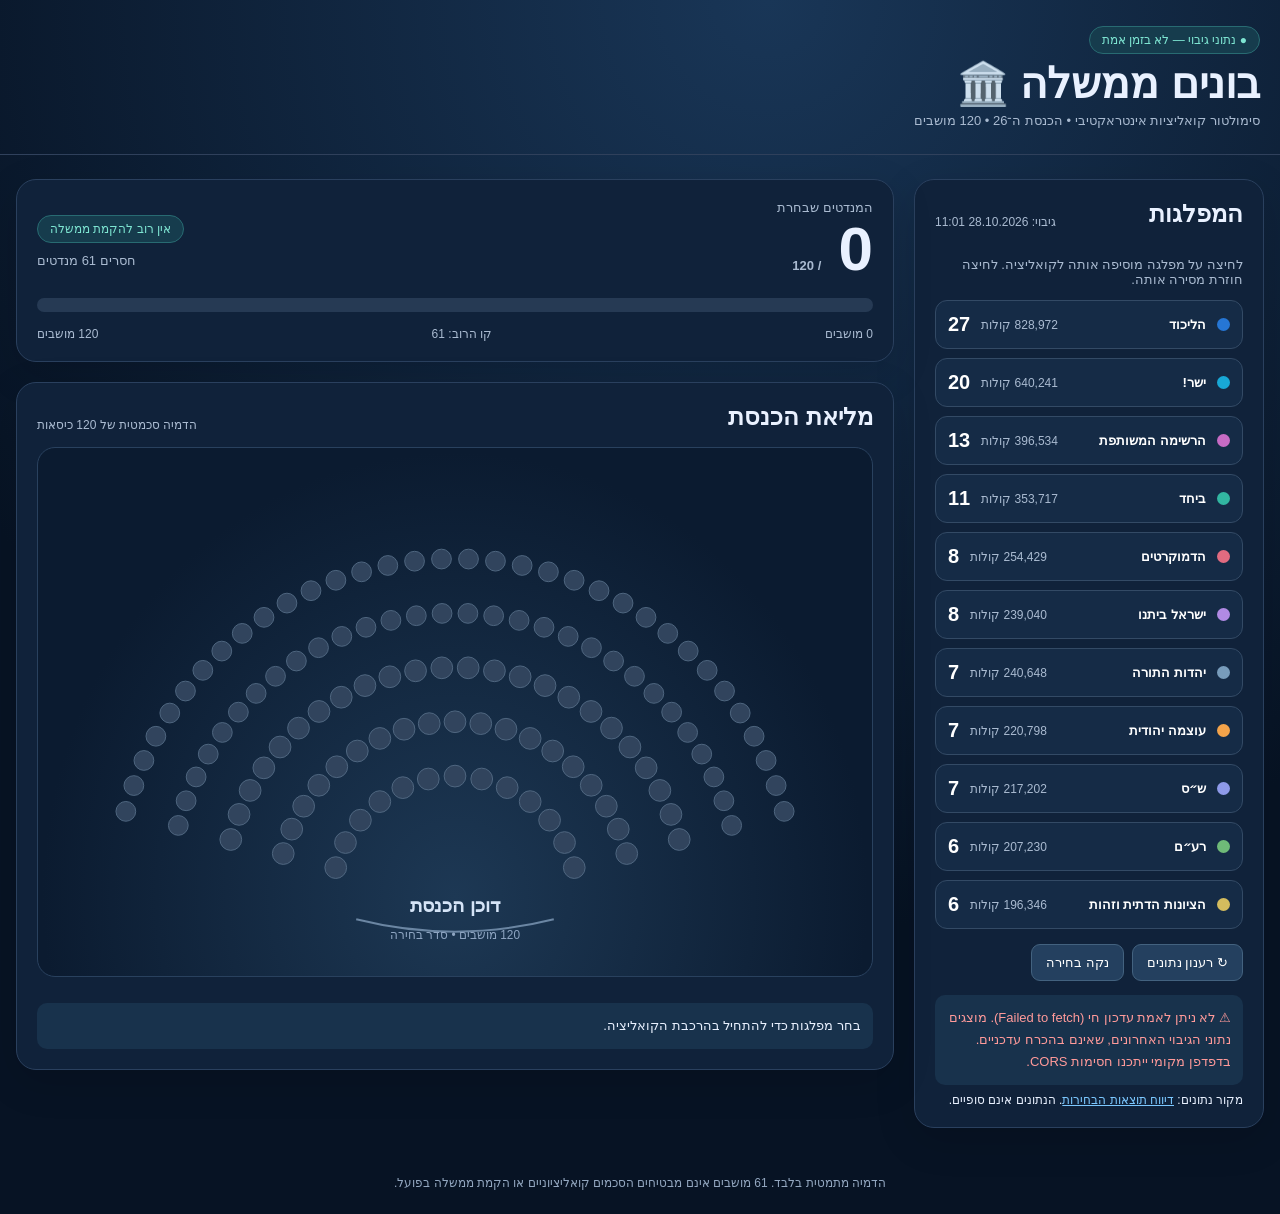
==== knesset/index.html @ f66a45f0 "Add Knesset coalition simulator page Co-Authored-By: Claude Opus 5.5 <noreply@anthropic.com>" ====
<!doctype html><html lang="he" dir="rtl"><head><meta charset="utf-8"><meta name="viewport" content="width=device-width,initial-scale=1"><title>כנסת 2026 | סימולטור קואליציות</title><style>
:root{font-family:Arial,sans-serif;color:#e9f1ff;background:#071324}*{box-sizing:border-box}body{margin:0;background:radial-gradient(circle at 60% 0%,#193657,#071324 65%)}header{padding:26px max(20px,calc((100vw - 1300px)/2));border-bottom:1px solid #30415c}h1{font-size:clamp(26px,4vw,42px);margin:5px 0}h2{margin:0 0 16px}.muted{color:#aabbd1;font-size:13px}.pill{display:inline-block;background:#163c4d;color:#7ee5d2;border:1px solid #286b72;border-radius:30px;padding:6px 12px;font-size:12px}main{max-width:1300px;margin:24px auto;padding:0 16px;display:grid;grid-template-columns:350px 1fr;gap:20px}.card{background:#10223a;border:1px solid #2a405e;border-radius:20px;padding:20px;box-shadow:0 12px 40px #0002}.parties{display:grid;gap:9px;max-height:650px;overflow:auto}.party{display:flex;align-items:center;gap:11px;text-align:right;width:100%;background:#152b46;border:1px solid #334a65;color:white;border-radius:12px;padding:12px;cursor:pointer}.party:hover{background:#213d5d}.party.selected{border-color:#64d6c0;background:#204448}.dot{height:13px;width:13px;border-radius:50%;flex-shrink:0}.pname{flex:1;font-weight:bold}.seatsnum{font-size:20px;font-weight:bold}.small{font-size:12px;color:#aabbd1}.row{display:flex;justify-content:space-between;align-items:center;gap:12px;flex-wrap:wrap}.stat{font-size:clamp(32px,6vw,62px);font-weight:800;line-height:1.1}.green{color:#5ae1a4}.red{color:#ff8c9c}.progress{height:14px;background:#263a54;border-radius:20px;overflow:hidden;position:relative;margin:15px 0}.fill{height:100%;width:0;background:linear-gradient(90deg,#2b9cc7,#59ddb2);transition:width .35s}.threshold{position:absolute;right:50.8333%;height:100%;width:3px;background:#fff}.stage{background:radial-gradient(ellipse at 50% 85%,#1d3854,#0b1b30 70%);border:1px solid #29415e;border-radius:18px;min-height:400px;display:flex;align-items:center;justify-content:center;padding:12px;position:relative}svg{width:100%;max-width:850px;height:auto}.seat{stroke:#506781;stroke-width:1;cursor:pointer;transition:fill .25s}.seat:hover{stroke:white;stroke-width:2}.controls{display:flex;gap:8px;flex-wrap:wrap;margin-top:15px}button.action{background:#24405f;color:#fff;border:1px solid #43627f;border-radius:9px;padding:10px 14px;cursor:pointer}button.action:hover{background:#315779}.legend{display:flex;gap:12px;flex-wrap:wrap;margin-top:12px;font-size:12px}.legend span{display:flex;align-items:center;gap:5px}.notice{padding:12px;border-radius:10px;background:#18324c;font-size:13px;line-height:1.7;margin-top:14px}.source{margin-top:8px;font-size:12px;overflow-wrap:anywhere}.source a{color:#7cc8ff}.error{color:#ff9a9a}footer{text-align:center;padding:24px;color:#93a7c0;font-size:12px}@media(max-width:850px){main{grid-template-columns:1fr}.stage{min-height:270px}.parties{max-height:450px}}

/* Compact phone layout: entire simulator fits inside the visible viewport. */
@media (max-width:700px){
 html,body{height:100%;height:100dvh;overflow:hidden}
 body{display:flex;flex-direction:column;font-size:12px}
 header{flex:0 0 auto;padding:7px 12px 5px;display:flex;align-items:center;gap:9px;flex-wrap:wrap}
 header h1{font-size:19px;margin:0;line-height:1.1}
 header>.muted{display:none}
 .pill{padding:4px 7px;font-size:10px}
 main{width:100%;min-height:0;flex:1;display:flex;flex-direction:column;gap:6px;margin:0;padding:5px 7px 4px;overflow:hidden}
 main>section:first-child{order:2;min-height:0;flex:1;display:flex;flex-direction:column}
 main>section:nth-child(2){order:1;flex:0 0 auto;display:flex;flex-direction:column;gap:6px}
 .card{padding:8px 10px;border-radius:12px;box-shadow:none}
 main>section:first-child>.card{min-height:0;flex:1;display:flex;flex-direction:column;overflow:hidden}
 h2{font-size:14px;margin:0}
 .row{gap:4px;flex-wrap:nowrap}
 .muted,.small{font-size:10px}
 .stat{font-size:26px}
 .progress{height:8px;margin:5px 0}
 .stage{height:clamp(130px,25dvh,220px);min-height:0;padding:0;border-radius:9px;overflow:hidden}
 .stage svg{height:100%;width:100%;max-width:none;object-fit:contain}
 main>section:nth-child(2)>.card:nth-child(2){margin-top:0!important}
 main>section:nth-child(2)>.card:nth-child(2)>.row:first-child .small{display:none}
 .legend{margin-top:3px;gap:5px;max-height:24px;overflow:auto;white-space:nowrap;flex-wrap:nowrap;font-size:10px}
 .legend .dot{width:8px;height:8px}
 #coalitionText{display:none}
 .parties{min-height:0;flex:1;max-height:none;overflow-y:auto;display:grid;grid-template-columns:repeat(2,minmax(0,1fr));align-content:start;gap:5px;margin-top:6px}
 .party{min-width:0;padding:7px 6px;border-radius:8px;gap:5px;min-height:37px}
 .party .dot{width:9px;height:9px}
 .party .pname{font-size:11px;line-height:1.15;overflow-wrap:anywhere}
 .party .small{display:none}
 .seatsnum{font-size:15px}
 main>section:first-child>.card>.muted{display:none}
 .controls{margin-top:6px;gap:6px}
 button.action{padding:6px 10px;font-size:11px;flex:1}
 .notice{margin-top:5px;padding:5px 7px;font-size:10px;line-height:1.25;max-height:31px;overflow:auto}
 .source{display:none}
 footer{flex:0 0 auto;padding:3px 7px;font-size:9px;line-height:1.2}
}
@media(max-width:700px) and (max-height:680px){
 header{padding:4px 8px}header h1{font-size:16px}
 .card{padding:5px 8px}.stage{height:clamp(110px,22dvh,160px)}
 .party{padding:5px;min-height:31px}.parties{gap:3px}
 footer{display:none}
}
</style></head><body><header><div class="pill" id="liveBadge">● נתוני ספירה חלקיים</div><h1>בונים ממשלה 🏛️</h1><div class="muted">סימולטור קואליציות אינטראקטיבי • הכנסת ה־26 • 120 מושבים</div></header><main><section class="card"><div class="row"><h2>המפלגות</h2><span class="small" id="updateTime">טוען…</span></div><p class="muted">לחיצה על מפלגה מוסיפה אותה לקואליציה. לחיצה חוזרת מסירה אותה.</p><div class="parties" id="parties"></div><div class="controls"><button class="action" id="refresh">↻ רענון נתונים</button><button class="action" id="clear">נקה בחירה</button></div><div class="notice" id="status">טוען נתונים…</div><div class="source">מקור נתונים: <a href="https://elections.gtmascode.dev/knesset/results" target="_blank" rel="noopener">דיווח תוצאות הבחירות</a>. הנתונים אינם סופיים.</div></section><section><div class="card"><div class="row"><div><div class="muted">המנדטים שבחרת</div><div class="stat" id="count">0 <span class="muted">/ 120</span></div></div><div style="text-align:left"><div class="pill" id="government">אין רוב להקמת ממשלה</div><div class="muted" id="needed" style="margin-top:10px">חסרים 61 מנדטים</div></div></div><div class="progress"><div class="fill" id="fill"></div><div class="threshold" title="סף 61"></div></div><div class="row small"><span>0 מושבים</span><span>קו הרוב: 61</span><span>120 מושבים</span></div></div><div class="card" style="margin-top:20px"><div class="row"><h2>מליאת הכנסת</h2><span class="small">הדמיה סכמטית של 120 כיסאות</span></div><div class="stage"><svg viewBox="0 0 820 510" role="img" aria-label="הדמיית מושבי הכנסת" id="hemicycle"><g id="seats"></g><path d="M310 465 Q410 490 510 465" fill="none" stroke="#6b86a3" stroke-width="2"/><text x="410" y="458" text-anchor="middle" fill="#d5e4f7" font-size="19" font-weight="bold">דוכן הכנסת</text><text x="410" y="485" text-anchor="middle" fill="#8ea5c2" font-size="12">120 מושבים • סדר בחירה</text></svg></div><div class="legend" id="legend"></div><div class="notice" id="coalitionText">בחר מפלגות כדי להתחיל בהרכבת הקואליציה.</div></div></section></main><footer>הדמיה מתמטית בלבד. 61 מושבים אינם מבטיחים הסכמים קואליציוניים או הקמת ממשלה בפועל.</footer><script>
'use strict';
// Single-file client-side application. Remote requests depend on the source's CORS policy.
const INITIAL=[['הליכוד',27,828972,'#2676d4'],['ישר!',20,640241,'#18a8d6'],['הרשימה המשותפת',13,396534,'#c66bc4'],['ביחד',11,353717,'#32b6a1'],['הדמוקרטים',8,254429,'#e16b80'],['ישראל ביתנו',8,239040,'#b18ae4'],['יהדות התורה',7,240648,'#789cbb'],['עוצמה יהודית',7,220798,'#f3a34a'],['ש״ס',7,217202,'#8e9ae9'],['רע״ם',6,207230,'#6fba78'],['הציונות הדתית וזהות',6,196346,'#d4bc5e']];
let parties=INITIAL.map(([name,seats,votes,color])=>({name,seats,votes,color}));let selected=[];let lastSignature='';
const $=id=>document.getElementById(id);const fmt=n=>Number(n).toLocaleString('he-IL');
function normalize(s){return s.replace(/[״"'!\s־-]/g,'').trim()}
function render(){const sum=selected.reduce((n,name)=>n+(parties.find(p=>p.name===name)?.seats||0),0);$('count').innerHTML=fmt(sum)+' <span class="muted">/ 120</span>';$('fill').style.width=Math.min(100,sum/120*100)+'%';$('government').textContent=sum>=61?'✓ יש רוב של 61 ומעלה':'אין רוב להקמת ממשלה';$('government').style.background=sum>=61?'#195a49':'#163c4d';$('needed').textContent=sum>=61?`עודף של ${sum-61} מנדטים מעל סף הרוב`:`חסרים ${61-sum} מנדטים`;const box=$('parties');box.replaceChildren();parties.forEach(p=>{let b=document.createElement('button');b.className='party'+(selected.includes(p.name)?' selected':'');b.setAttribute('aria-pressed',String(selected.includes(p.name)));let d=document.createElement('span');d.className='dot';d.style.background=p.color;let name=document.createElement('span');name.className='pname';name.textContent=p.name;let votes=document.createElement('span');votes.className='small';votes.textContent=p.votes?fmt(p.votes)+' קולות':'';let number=document.createElement('span');number.className='seatsnum';number.textContent=p.seats;b.append(d,name,votes,number);b.onclick=()=>{selected=selected.includes(p.name)?selected.filter(x=>x!==p.name):[...selected,p.name];render()};box.append(b)});renderSeats();const legend=$('legend');legend.replaceChildren();selected.forEach(name=>{const p=parties.find(x=>x.name===name);if(!p)return;let item=document.createElement('span'),dot=document.createElement('i');dot.className='dot';dot.style.background=p.color;item.append(dot,document.createTextNode(`${p.name} · ${p.seats}`));legend.append(item)});$('coalitionText').textContent=selected.length?`הרכב הקואליציה: ${selected.map(name=>{let p=parties.find(x=>x.name===name);return p?`${name} (${p.seats})`:name}).join(' + ')}. ${sum>=61?'ההרכב מגיע לרוב מספרי.':'ההרכב עדיין אינו מגיע ל־61.'}`:'בחר מפלגות כדי להתחיל בהרכבת הקואליציה.'}
function renderSeats(){const g=$('seats');g.replaceChildren();let owners=[];selected.forEach(name=>{const p=parties.find(x=>x.name===name);if(p)for(let i=0;i<p.seats;i++)owners.push(p)});let index=0;const rows=[{n:34,r:345},{n:30,r:290},{n:24,r:235},{n:19,r:180},{n:13,r:125}];rows.forEach(row=>{for(let j=0;j<row.n;j++){const angle=(195+j*150/(row.n-1))*Math.PI/180;const x=410+row.r*Math.cos(angle),y=445+row.r*Math.sin(angle);const p=owners[index];const c=document.createElementNS('http://www.w3.org/2000/svg','circle');c.setAttribute('cx',x.toFixed(2));c.setAttribute('cy',y.toFixed(2));c.setAttribute('r',row.n>25?'10':'11');c.setAttribute('class','seat');c.setAttribute('fill',p?p.color:'#31445d');const t=document.createElementNS('http://www.w3.org/2000/svg','title');t.textContent=`מושב ${index+1}: ${p?p.name:'פנוי / אופוזיציה'}`;c.append(t);g.append(c);index++}})}
function parseRemote(html){const doc=new DOMParser().parseFromString(html,'text/html');const text=doc.body?.innerText||doc.body?.textContent||'';let extracted=[];for(const row of doc.querySelectorAll('tr')){const cells=[...row.querySelectorAll('td')].map(x=>x.textContent.trim());if(cells.length<4)continue;const label=cells[0], nums=cells.map(c=>c.replace(/,/g,''));let match=parties.find(p=>normalize(label).includes(normalize(p.name))||normalize(p.name).includes(normalize(label)));if(!match)continue;const seats=Number(nums[nums.length-1]);const votes=Number(nums[1]);if(Number.isInteger(seats)&&seats>=0&&seats<=120)extracted.push({...match,seats,votes:Number.isFinite(votes)?votes:match.votes})}if(extracted.length<8)return null;const total=extracted.reduce((a,p)=>a+p.seats,0);if(total!==120)return null;return extracted}
async function refresh(){const btn=$('refresh');btn.disabled=true;$('status').textContent='בודק נתונים חדשים…';try{const url='https://elections.gtmascode.dev/knesset/results?nocache='+Date.now();const response=await fetch(url,{cache:'no-store',signal:AbortSignal.timeout(10000)});if(!response.ok)throw Error('HTTP '+response.status);const html=await response.text();const updated=parseRemote(html);if(!updated)throw Error('מבנה הנתונים במקור אינו תואם לפענוח המאובטח');const signature=JSON.stringify(updated.map(p=>[p.name,p.seats,p.votes]));const changed=signature!==lastSignature;lastSignature=signature;parties=updated;selected=selected.filter(name=>parties.some(p=>p.name===name));$('updateTime').textContent='נבדק '+new Date().toLocaleTimeString('he-IL');$('status').textContent=changed?'✓ הנתונים נקלטו מהמקור. הספירה חלקית ועשויה להשתנות.':'✓ נבדק המקור. אין שינוי בנתונים.';$('liveBadge').textContent='● חיבור למקור פעיל';render()}catch(e){$('status').textContent='⚠ לא ניתן לאמת עדכון חי ('+e.message+'). מוצגים נתוני הגיבוי האחרונים, שאינם בהכרח עדכניים. בדפדפן מקומי ייתכנו חסימות CORS.';$('status').classList.add('error');$('liveBadge').textContent='● נתוני גיבוי — לא בזמן אמת';$('updateTime').textContent='גיבוי: 28.10.2026 11:01';render()}finally{btn.disabled=false}}
$('refresh').onclick=refresh;$('clear').onclick=()=>{selected=[];render()};render();refresh();setInterval(refresh,60000);
</script></body></html>
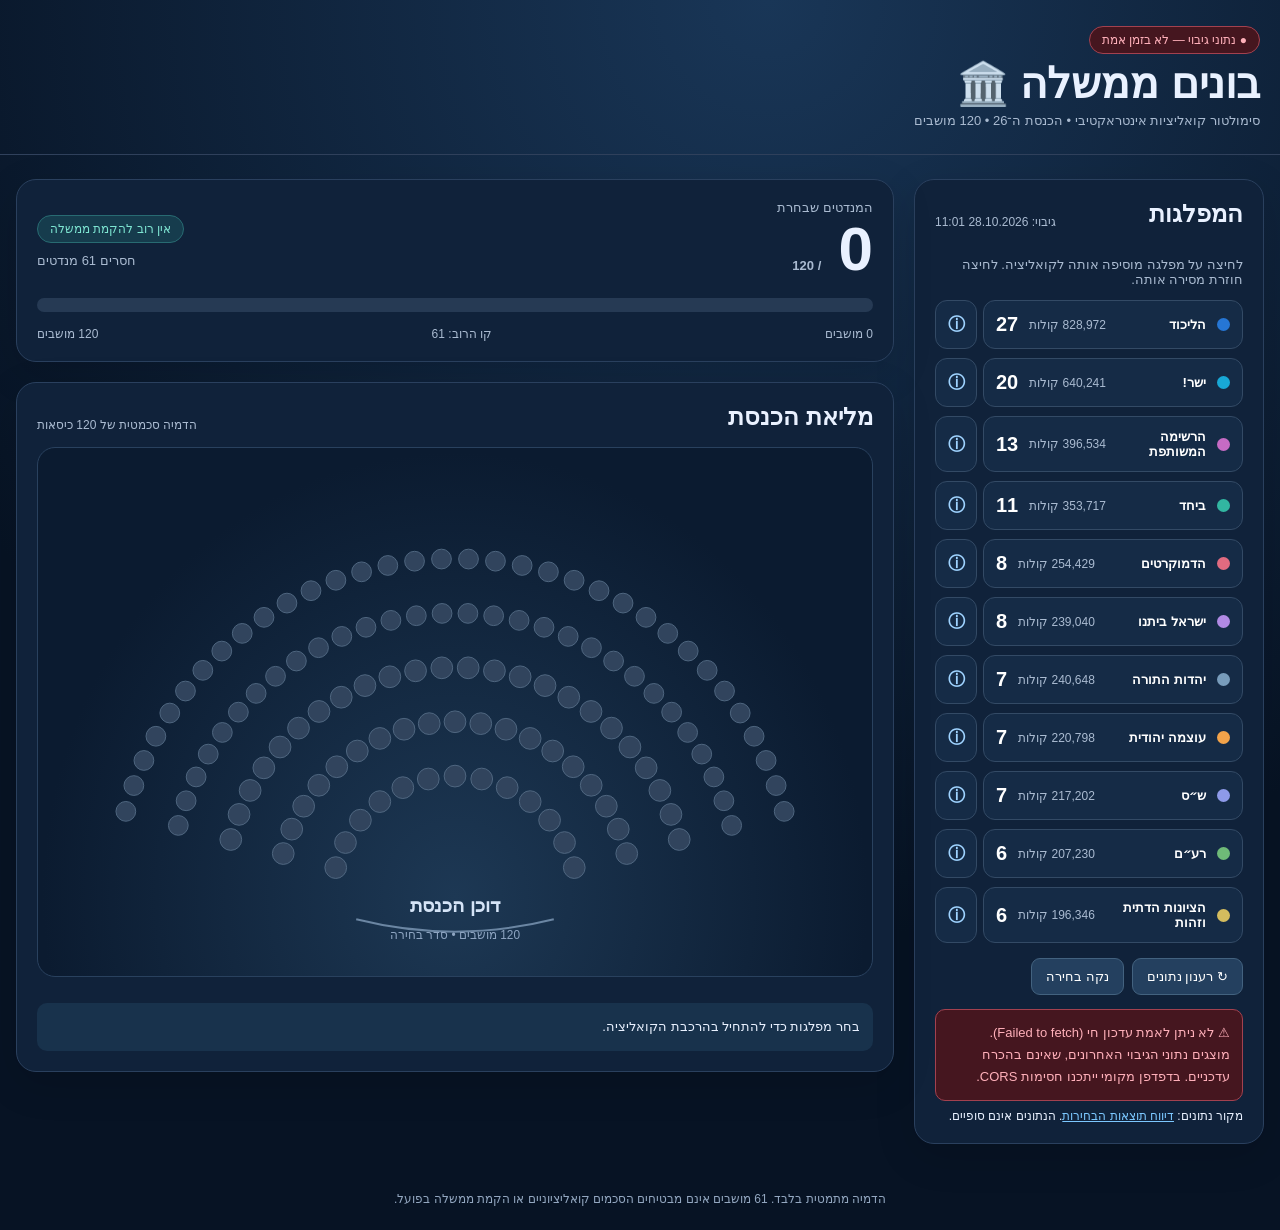
==== commit 46be979f: "Add status colors and party info cards - Live badge, status box and majority pill change color by st" ====
--- a/knesset/index.html
+++ b/knesset/index.html
@@ -45,16 +45,105 @@
  .party{padding:5px;min-height:31px}.parties{gap:3px}
  footer{display:none}
 }
-</style></head><body><header><div class="pill" id="liveBadge">● נתוני ספירה חלקיים</div><h1>בונים ממשלה 🏛️</h1><div class="muted">סימולטור קואליציות אינטראקטיבי • הכנסת ה־26 • 120 מושבים</div></header><main><section class="card"><div class="row"><h2>המפלגות</h2><span class="small" id="updateTime">טוען…</span></div><p class="muted">לחיצה על מפלגה מוסיפה אותה לקואליציה. לחיצה חוזרת מסירה אותה.</p><div class="parties" id="parties"></div><div class="controls"><button class="action" id="refresh">↻ רענון נתונים</button><button class="action" id="clear">נקה בחירה</button></div><div class="notice" id="status">טוען נתונים…</div><div class="source">מקור נתונים: <a href="https://elections.gtmascode.dev/knesset/results" target="_blank" rel="noopener">דיווח תוצאות הבחירות</a>. הנתונים אינם סופיים.</div></section><section><div class="card"><div class="row"><div><div class="muted">המנדטים שבחרת</div><div class="stat" id="count">0 <span class="muted">/ 120</span></div></div><div style="text-align:left"><div class="pill" id="government">אין רוב להקמת ממשלה</div><div class="muted" id="needed" style="margin-top:10px">חסרים 61 מנדטים</div></div></div><div class="progress"><div class="fill" id="fill"></div><div class="threshold" title="סף 61"></div></div><div class="row small"><span>0 מושבים</span><span>קו הרוב: 61</span><span>120 מושבים</span></div></div><div class="card" style="margin-top:20px"><div class="row"><h2>מליאת הכנסת</h2><span class="small">הדמיה סכמטית של 120 כיסאות</span></div><div class="stage"><svg viewBox="0 0 820 510" role="img" aria-label="הדמיית מושבי הכנסת" id="hemicycle"><g id="seats"></g><path d="M310 465 Q410 490 510 465" fill="none" stroke="#6b86a3" stroke-width="2"/><text x="410" y="458" text-anchor="middle" fill="#d5e4f7" font-size="19" font-weight="bold">דוכן הכנסת</text><text x="410" y="485" text-anchor="middle" fill="#8ea5c2" font-size="12">120 מושבים • סדר בחירה</text></svg></div><div class="legend" id="legend"></div><div class="notice" id="coalitionText">בחר מפלגות כדי להתחיל בהרכבת הקואליציה.</div></div></section></main><footer>הדמיה מתמטית בלבד. 61 מושבים אינם מבטיחים הסכמים קואליציוניים או הקמת ממשלה בפועל.</footer><script>
+/* Status colors */
+.notice{border:1px solid transparent;transition:background .3s,color .3s}
+.pill.st-loading,.notice.st-loading{background:#3a3214;border-color:#8a7425;color:#f5d36b}
+.pill.st-ok,.notice.st-ok{background:#123d30;border-color:#2f8f6a;color:#7cf0bf}
+.pill.st-same,.notice.st-same{background:#13324a;border-color:#2f6f99;color:#8fd0ff}
+.pill.st-error,.notice.st-error{background:#45161f;border-color:#a3414f;color:#ffb0ba}
+.pill.gov-yes{background:#195a49;border-color:#3fbf8f;color:#8ff5c9}
+.pill.gov-close{background:#4a3a12;border-color:#c9952e;color:#ffd47a}
+.pill.gov-no{background:#3f1c26;border-color:#93485a;color:#ffb3c1}
+.fill.close{background:linear-gradient(90deg,#c9952e,#ffd47a)}
+.fill.yes{background:linear-gradient(90deg,#2fae7c,#7cf0bf)}
+/* Party rows with an info button */
+.prow{display:flex;gap:6px;align-items:stretch;min-width:0}
+.prow .party{flex:1;min-width:0}
+.info{flex:0 0 auto;width:42px;border-radius:12px;background:#152b46;border:1px solid #334a65;color:#9fd3ff;font-size:17px;font-weight:bold;cursor:pointer}
+.info:hover,.info:focus-visible{background:#213d5d;color:#fff}
+/* Party info dialog */
+dialog#partyDlg{width:min(560px,calc(100vw - 32px));max-height:calc(100dvh - 32px);overflow-y:auto;overflow-x:hidden;background:#10223a;color:#e9f1ff;border:1px solid #2a405e;border-radius:20px;padding:0;box-shadow:0 20px 60px #000a}
+dialog#partyDlg::backdrop{background:#020812cc}
+.dlg-head{display:flex;align-items:center;gap:12px;padding:18px 20px;border-bottom:4px solid var(--pc,#64d6c0)}
+.dlg-head .dot{width:18px;height:18px}
+.dlg-head h3{margin:0;font-size:24px;flex:1}
+.dlg-close{background:none;border:0;color:#aabbd1;font-size:26px;line-height:1;cursor:pointer;padding:4px 8px}
+.dlg-close:hover{color:#fff}
+.dlg-body{padding:16px 20px 20px}
+.dlg-body p{margin:8px 0;line-height:1.6}
+.dlg-body h4{margin:18px 0 8px;font-size:14px;color:#aabbd1}
+.kpis{display:grid;grid-template-columns:repeat(4,1fr);gap:8px;margin-top:12px}
+.kpi{background:#152b46;border-radius:12px;padding:10px 6px;text-align:center}
+.kpi b{display:block;font-size:22px}
+.kpi span{font-size:11px;color:#aabbd1}
+.combo{display:flex;flex-wrap:wrap;gap:6px;align-items:center;background:#152b46;border-radius:10px;padding:8px 10px;margin-bottom:6px;font-size:13px}
+.combo .chip{display:flex;align-items:center;gap:4px}
+.combo .chip .dot{width:9px;height:9px}
+.combo .tot{margin-inline-start:auto;font-weight:bold;color:#7cf0bf}
+.combo button{background:#24405f;color:#fff;border:1px solid #43627f;border-radius:7px;padding:4px 9px;cursor:pointer;font-size:12px}
+.combo button:hover{background:#315779}
+.dlg-actions{display:flex;gap:8px;margin-top:16px;flex-wrap:wrap}
+.dlg-actions .action{flex:1}
+.dlg-note{font-size:11px;color:#8ea5c2;margin-top:12px}
+@media(max-width:700px){
+ .prow{gap:3px}
+ .info{width:28px;border-radius:8px;font-size:13px}
+ .kpis{grid-template-columns:repeat(2,1fr)}
+ .dlg-head{padding:12px 14px}.dlg-head h3{font-size:19px}
+ .dlg-body{padding:10px 14px 14px;font-size:13px}
+}
+</style></head><body><header><div class="pill st-loading" id="liveBadge">● נתוני ספירה חלקיים</div><h1>בונים ממשלה 🏛️</h1><div class="muted">סימולטור קואליציות אינטראקטיבי • הכנסת ה־26 • 120 מושבים</div></header><main><section class="card"><div class="row"><h2>המפלגות</h2><span class="small" id="updateTime">טוען…</span></div><p class="muted">לחיצה על מפלגה מוסיפה אותה לקואליציה. לחיצה חוזרת מסירה אותה.</p><div class="parties" id="parties"></div><div class="controls"><button class="action" id="refresh">↻ רענון נתונים</button><button class="action" id="clear">נקה בחירה</button></div><div class="notice st-loading" id="status">טוען נתונים…</div><div class="source">מקור נתונים: <a href="https://elections.gtmascode.dev/knesset/results" target="_blank" rel="noopener">דיווח תוצאות הבחירות</a>. הנתונים אינם סופיים.</div></section><section><div class="card"><div class="row"><div><div class="muted">המנדטים שבחרת</div><div class="stat" id="count">0 <span class="muted">/ 120</span></div></div><div style="text-align:left"><div class="pill" id="government">אין רוב להקמת ממשלה</div><div class="muted" id="needed" style="margin-top:10px">חסרים 61 מנדטים</div></div></div><div class="progress"><div class="fill" id="fill"></div><div class="threshold" title="סף 61"></div></div><div class="row small"><span>0 מושבים</span><span>קו הרוב: 61</span><span>120 מושבים</span></div></div><div class="card" style="margin-top:20px"><div class="row"><h2>מליאת הכנסת</h2><span class="small">הדמיה סכמטית של 120 כיסאות</span></div><div class="stage"><svg viewBox="0 0 820 510" role="img" aria-label="הדמיית מושבי הכנסת" id="hemicycle"><g id="seats"></g><path d="M310 465 Q410 490 510 465" fill="none" stroke="#6b86a3" stroke-width="2"/><text x="410" y="458" text-anchor="middle" fill="#d5e4f7" font-size="19" font-weight="bold">דוכן הכנסת</text><text x="410" y="485" text-anchor="middle" fill="#8ea5c2" font-size="12">120 מושבים • סדר בחירה</text></svg></div><div class="legend" id="legend"></div><div class="notice" id="coalitionText">בחר מפלגות כדי להתחיל בהרכבת הקואליציה.</div></div></section></main><footer>הדמיה מתמטית בלבד. 61 מושבים אינם מבטיחים הסכמים קואליציוניים או הקמת ממשלה בפועל.</footer><dialog id="partyDlg" aria-labelledby="dlgTitle"></dialog><script>
 'use strict';
 // Single-file client-side application. Remote requests depend on the source's CORS policy.
 const INITIAL=[['הליכוד',27,828972,'#2676d4'],['ישר!',20,640241,'#18a8d6'],['הרשימה המשותפת',13,396534,'#c66bc4'],['ביחד',11,353717,'#32b6a1'],['הדמוקרטים',8,254429,'#e16b80'],['ישראל ביתנו',8,239040,'#b18ae4'],['יהדות התורה',7,240648,'#789cbb'],['עוצמה יהודית',7,220798,'#f3a34a'],['ש״ס',7,217202,'#8e9ae9'],['רע״ם',6,207230,'#6fba78'],['הציונות הדתית וזהות',6,196346,'#d4bc5e']];
 let parties=INITIAL.map(([name,seats,votes,color])=>({name,seats,votes,color}));let selected=[];let lastSignature='';
 const $=id=>document.getElementById(id);const fmt=n=>Number(n).toLocaleString('he-IL');
 function normalize(s){return s.replace(/[״"'!\s־-]/g,'').trim()}
-function render(){const sum=selected.reduce((n,name)=>n+(parties.find(p=>p.name===name)?.seats||0),0);$('count').innerHTML=fmt(sum)+' <span class="muted">/ 120</span>';$('fill').style.width=Math.min(100,sum/120*100)+'%';$('government').textContent=sum>=61?'✓ יש רוב של 61 ומעלה':'אין רוב להקמת ממשלה';$('government').style.background=sum>=61?'#195a49':'#163c4d';$('needed').textContent=sum>=61?`עודף של ${sum-61} מנדטים מעל סף הרוב`:`חסרים ${61-sum} מנדטים`;const box=$('parties');box.replaceChildren();parties.forEach(p=>{let b=document.createElement('button');b.className='party'+(selected.includes(p.name)?' selected':'');b.setAttribute('aria-pressed',String(selected.includes(p.name)));let d=document.createElement('span');d.className='dot';d.style.background=p.color;let name=document.createElement('span');name.className='pname';name.textContent=p.name;let votes=document.createElement('span');votes.className='small';votes.textContent=p.votes?fmt(p.votes)+' קולות':'';let number=document.createElement('span');number.className='seatsnum';number.textContent=p.seats;b.append(d,name,votes,number);b.onclick=()=>{selected=selected.includes(p.name)?selected.filter(x=>x!==p.name):[...selected,p.name];render()};box.append(b)});renderSeats();const legend=$('legend');legend.replaceChildren();selected.forEach(name=>{const p=parties.find(x=>x.name===name);if(!p)return;let item=document.createElement('span'),dot=document.createElement('i');dot.className='dot';dot.style.background=p.color;item.append(dot,document.createTextNode(`${p.name} · ${p.seats}`));legend.append(item)});$('coalitionText').textContent=selected.length?`הרכב הקואליציה: ${selected.map(name=>{let p=parties.find(x=>x.name===name);return p?`${name} (${p.seats})`:name}).join(' + ')}. ${sum>=61?'ההרכב מגיע לרוב מספרי.':'ההרכב עדיין אינו מגיע ל־61.'}`:'בחר מפלגות כדי להתחיל בהרכבת הקואליציה.'}
-function renderSeats(){const g=$('seats');g.replaceChildren();let owners=[];selected.forEach(name=>{const p=parties.find(x=>x.name===name);if(p)for(let i=0;i<p.seats;i++)owners.push(p)});let index=0;const rows=[{n:34,r:345},{n:30,r:290},{n:24,r:235},{n:19,r:180},{n:13,r:125}];rows.forEach(row=>{for(let j=0;j<row.n;j++){const angle=(195+j*150/(row.n-1))*Math.PI/180;const x=410+row.r*Math.cos(angle),y=445+row.r*Math.sin(angle);const p=owners[index];const c=document.createElementNS('http://www.w3.org/2000/svg','circle');c.setAttribute('cx',x.toFixed(2));c.setAttribute('cy',y.toFixed(2));c.setAttribute('r',row.n>25?'10':'11');c.setAttribute('class','seat');c.setAttribute('fill',p?p.color:'#31445d');const t=document.createElementNS('http://www.w3.org/2000/svg','title');t.textContent=`מושב ${index+1}: ${p?p.name:'פנוי / אופוזיציה'}`;c.append(t);g.append(c);index++}})}
-function parseRemote(html){const doc=new DOMParser().parseFromString(html,'text/html');const text=doc.body?.innerText||doc.body?.textContent||'';let extracted=[];for(const row of doc.querySelectorAll('tr')){const cells=[...row.querySelectorAll('td')].map(x=>x.textContent.trim());if(cells.length<4)continue;const label=cells[0], nums=cells.map(c=>c.replace(/,/g,''));let match=parties.find(p=>normalize(label).includes(normalize(p.name))||normalize(p.name).includes(normalize(label)));if(!match)continue;const seats=Number(nums[nums.length-1]);const votes=Number(nums[1]);if(Number.isInteger(seats)&&seats>=0&&seats<=120)extracted.push({...match,seats,votes:Number.isFinite(votes)?votes:match.votes})}if(extracted.length<8)return null;const total=extracted.reduce((a,p)=>a+p.seats,0);if(total!==120)return null;return extracted}
-async function refresh(){const btn=$('refresh');btn.disabled=true;$('status').textContent='בודק נתונים חדשים…';try{const url='https://elections.gtmascode.dev/knesset/results?nocache='+Date.now();const response=await fetch(url,{cache:'no-store',signal:AbortSignal.timeout(10000)});if(!response.ok)throw Error('HTTP '+response.status);const html=await response.text();const updated=parseRemote(html);if(!updated)throw Error('מבנה הנתונים במקור אינו תואם לפענוח המאובטח');const signature=JSON.stringify(updated.map(p=>[p.name,p.seats,p.votes]));const changed=signature!==lastSignature;lastSignature=signature;parties=updated;selected=selected.filter(name=>parties.some(p=>p.name===name));$('updateTime').textContent='נבדק '+new Date().toLocaleTimeString('he-IL');$('status').textContent=changed?'✓ הנתונים נקלטו מהמקור. הספירה חלקית ועשויה להשתנות.':'✓ נבדק המקור. אין שינוי בנתונים.';$('liveBadge').textContent='● חיבור למקור פעיל';render()}catch(e){$('status').textContent='⚠ לא ניתן לאמת עדכון חי ('+e.message+'). מוצגים נתוני הגיבוי האחרונים, שאינם בהכרח עדכניים. בדפדפן מקומי ייתכנו חסימות CORS.';$('status').classList.add('error');$('liveBadge').textContent='● נתוני גיבוי — לא בזמן אמת';$('updateTime').textContent='גיבוי: 28.10.2026 11:01';render()}finally{btn.disabled=false}}
+function render(){const sum=selected.reduce((n,name)=>n+(parties.find(p=>p.name===name)?.seats||0),0);$('count').innerHTML=fmt(sum)+' <span class="muted">/ 120</span>';const lvl=sum>=61?'yes':sum>=55?'close':sum>0?'no':'';$('fill').style.width=Math.min(100,sum/120*100)+'%';$('fill').className='fill'+(lvl==='yes'||lvl==='close'?' '+lvl:'');$('count').className='stat'+(lvl==='yes'?' green':'');$('government').className='pill'+(lvl?' gov-'+lvl:'');$('government').textContent=lvl==='yes'?'✓ יש רוב של 61 ומעלה':lvl==='close'?'⚡ קרוב לרוב':'אין רוב להקמת ממשלה';$('needed').textContent=sum>=61?`עודף של ${sum-61} מנדטים מעל סף הרוב`:`חסרים ${61-sum} מנדטים`;const box=$('parties');box.replaceChildren();parties.forEach(p=>{let b=document.createElement('button');b.className='party'+(selected.includes(p.name)?' selected':'');b.setAttribute('aria-pressed',String(selected.includes(p.name)));let d=document.createElement('span');d.className='dot';d.style.background=p.color;let name=document.createElement('span');name.className='pname';name.textContent=p.name;let votes=document.createElement('span');votes.className='small';votes.textContent=p.votes?fmt(p.votes)+' קולות':'';let number=document.createElement('span');number.className='seatsnum';number.textContent=p.seats;b.append(d,name,votes,number);b.onclick=()=>toggleParty(p.name);let info=document.createElement('button');info.className='info';info.type='button';info.textContent='ⓘ';info.title='מידע על '+p.name;info.setAttribute('aria-label','מידע על '+p.name);info.onclick=()=>openParty(p.name);let wrap=document.createElement('div');wrap.className='prow';wrap.append(b,info);box.append(wrap)});renderSeats();const legend=$('legend');legend.replaceChildren();selected.forEach(name=>{const p=parties.find(x=>x.name===name);if(!p)return;let item=document.createElement('span'),dot=document.createElement('i');dot.className='dot';dot.style.background=p.color;item.append(dot,document.createTextNode(`${p.name} · ${p.seats}`));legend.append(item)});$('coalitionText').textContent=selected.length?`הרכב הקואליציה: ${selected.map(name=>{let p=parties.find(x=>x.name===name);return p?`${name} (${p.seats})`:name}).join(' + ')}. ${sum>=61?'ההרכב מגיע לרוב מספרי.':'ההרכב עדיין אינו מגיע ל־61.'}`:'בחר מפלגות כדי להתחיל בהרכבת הקואליציה.'}
+function renderSeats(){const g=$('seats');g.replaceChildren();let owners=[];selected.forEach(name=>{const p=parties.find(x=>x.name===name);if(p)for(let i=0;i<p.seats;i++)owners.push(p)});let index=0;const rows=[{n:34,r:345},{n:30,r:290},{n:24,r:235},{n:19,r:180},{n:13,r:125}];rows.forEach(row=>{for(let j=0;j<row.n;j++){const angle=(195+j*150/(row.n-1))*Math.PI/180;const x=410+row.r*Math.cos(angle),y=445+row.r*Math.sin(angle);const p=owners[index];const c=document.createElementNS('http://www.w3.org/2000/svg','circle');c.setAttribute('cx',x.toFixed(2));c.setAttribute('cy',y.toFixed(2));c.setAttribute('r',row.n>25?'10':'11');c.setAttribute('class','seat');c.setAttribute('fill',p?p.color:'#31445d');const t=document.createElementNS('http://www.w3.org/2000/svg','title');t.textContent=`מושב ${index+1}: ${p?p.name:'פנוי / אופוזיציה'}`;c.append(t);if(p){const owner=p.name;c.onclick=()=>openParty(owner)}g.append(c);index++}})}
+function parseRemote(html){const doc=new DOMParser().parseFromString(html,'text/html');const text=doc.body?.innerText||doc.body?.textContent||'';let extracted=[];for(const row of doc.querySelectorAll('tr')){const cells=[...row.querySelectorAll('td')].map(x=>x.textContent.trim());if(cells.length<4)continue;const label=cells[0], nums=cells.map(c=>c.replace(/,/g,''));const key=normalize(label.replace(/\([^)]*\)/g,''));if(!key)continue;const base=INITIAL.map(([name,seats,votes,color])=>({name,seats,votes,color})).filter(p=>!extracted.some(e=>e.name===p.name));
+// Exact name first, then the longest overlapping name, so "ישראל ביתנו" never matches "ישר!".
+let match=base.find(p=>normalize(p.name)===key)||base.filter(p=>key.includes(normalize(p.name))||normalize(p.name).includes(key)).sort((a,b)=>normalize(b.name).length-normalize(a.name).length)[0];if(!match)continue;const seats=Number(nums[nums.length-1]);const votes=Number(nums[1]);if(Number.isInteger(seats)&&seats>=0&&seats<=120)extracted.push({...match,seats,votes:Number.isFinite(votes)?votes:match.votes})}if(extracted.length<8)return null;const total=extracted.reduce((a,p)=>a+p.seats,0);if(total!==120)return null;return extracted}
+async function refresh(){const btn=$('refresh');btn.disabled=true;setStatus('loading','בודק נתונים חדשים…');try{const url='https://elections.gtmascode.dev/knesset/results?nocache='+Date.now();const response=await fetch(url,{cache:'no-store',signal:AbortSignal.timeout(10000)});if(!response.ok)throw Error('HTTP '+response.status);const html=await response.text();const updated=parseRemote(html);if(!updated)throw Error('מבנה הנתונים במקור אינו תואם לפענוח המאובטח');const signature=JSON.stringify(updated.map(p=>[p.name,p.seats,p.votes]));const changed=signature!==lastSignature;lastSignature=signature;parties=updated;selected=selected.filter(name=>parties.some(p=>p.name===name));$('updateTime').textContent='נבדק '+new Date().toLocaleTimeString('he-IL');setStatus(changed?'ok':'same',changed?'✓ הנתונים נקלטו מהמקור. הספירה חלקית ועשויה להשתנות.':'✓ נבדק המקור. אין שינוי בנתונים.');setBadge('ok','● חיבור למקור פעיל');render()}catch(e){$('status').textContent='⚠ לא ניתן לאמת עדכון חי ('+e.message+'). מוצגים נתוני הגיבוי האחרונים, שאינם בהכרח עדכניים. בדפדפן מקומי ייתכנו חסימות CORS.';setStatus('error',$('status').textContent);setBadge('error','● נתוני גיבוי — לא בזמן אמת');$('updateTime').textContent='גיבוי: 28.10.2026 11:01';render()}finally{btn.disabled=false}}
+// ---- Status colors ----
+const STATES=['st-loading','st-ok','st-same','st-error'];
+function setStatus(kind,text){const s=$('status');s.classList.remove(...STATES,'error');s.classList.add('st-'+kind);s.textContent=text}
+function setBadge(kind,text){const b=$('liveBadge');b.classList.remove(...STATES);b.classList.add('st-'+kind);b.textContent=text}
+// ---- Party info cards ----
+// Short background only; seats and votes always come from the live data.
+const PROFILES={
+'הליכוד':{leader:'בנימין נתניהו',bloc:'right',about:'מפלגת הימין-מרכז הוותיקה והגדולה, מובילת גוש הימין.'},
+'ישר!':{leader:'גדי איזנקוט',bloc:'change',about:'מפלגה חדשה בהובלת הרמטכ״ל לשעבר, ממוקמת במרכז המפה הפוליטית.'},
+'הרשימה המשותפת':{bloc:'arab',about:'רשימה משותפת של מפלגות ערביות.'},
+'ביחד':{bloc:'change',about:'רשימת מרכז ומרכז-ימין בגוש השינוי.'},
+'הדמוקרטים':{leader:'יאיר גולן',bloc:'change',about:'איחוד של מפלגת העבודה ומרצ, מפלגת שמאל-מרכז.'},
+'ישראל ביתנו':{leader:'אביגדור ליברמן',bloc:'change',about:'מפלגת ימין חילונית.'},
+'יהדות התורה':{bloc:'right',about:'מפלגה חרדית אשכנזית: אגודת ישראל ודגל התורה.'},
+'עוצמה יהודית':{leader:'איתמר בן גביר',bloc:'right',about:'מפלגת ימין לאומי.'},
+'ש״ס':{leader:'אריה דרעי',bloc:'right',about:'מפלגה חרדית ספרדית.'},
+'רע״ם':{leader:'מנסור עבאס',bloc:'arab',about:'הרשימה הערבית המאוחדת. ישבה בקואליציה ב־2021.'},
+'הציונות הדתית וזהות':{leader:'בצלאל סמוטריץ׳',bloc:'right',about:'רשימה משותפת של הציונות הדתית ושל זהות.'}};
+const BLOCS={right:['גוש הימין והחרדים','#f3a34a'],change:['גוש השינוי','#18a8d6'],arab:['מפלגות ערביות','#6fba78']};
+function el(tag,cls,text){const e=document.createElement(tag);if(cls)e.className=cls;if(text!=null)e.textContent=text;return e}
+function toggleParty(name){selected=selected.includes(name)?selected.filter(x=>x!==name):[...selected,name];render()}
+// Minimal winning coalitions: 61+ seats, and dropping any member falls below 61.
+function minimalCoalitions(withName,limit){const n=parties.length,res=[];for(let m=1;m<1<<n;m++){let sum=0;const ids=[];for(let i=0;i<n;i++)if(m>>i&1){sum+=parties[i].seats;ids.push(i)}if(sum<61||ids.some(i=>sum-parties[i].seats>=61))continue;const names=ids.map(i=>parties[i].name);if(names.includes(withName))res.push({names,sum})}return res.sort((a,b)=>a.names.length-b.names.length||a.sum-b.sum).slice(0,limit)}
+function openParty(name){const p=parties.find(x=>x.name===name);if(!p)return;const info=PROFILES[p.name]||{};const dlg=$('partyDlg');dlg.style.setProperty('--pc',p.color);dlg.replaceChildren();
+ const head=el('div','dlg-head');const dot=el('span','dot');dot.style.background=p.color;const h=el('h3',null,p.name);h.id='dlgTitle';const x=el('button','dlg-close','×');x.type='button';x.setAttribute('aria-label','סגירה');x.onclick=()=>dlg.close();head.append(dot,h,x);
+ const body=el('div','dlg-body');
+ if(info.bloc){const bl=BLOCS[info.bloc];const pill=el('span','pill',bl[0]);pill.style.borderColor=bl[1];pill.style.color=bl[1];pill.style.background='transparent';body.append(pill)}
+ if(info.leader){const l=el('p');l.append(el('b',null,'יו״ר: '),document.createTextNode(info.leader));body.append(l)}
+ if(info.about)body.append(el('p',null,info.about));
+ const totalVotes=parties.reduce((a,q)=>a+(q.votes||0),0);const rank=[...parties].sort((a,b)=>b.seats-a.seats||b.votes-a.votes).findIndex(q=>q.name===p.name)+1;
+ const kpis=el('div','kpis');[[p.seats,'מנדטים'],[p.votes?fmt(p.votes):'—','קולות'],[totalVotes&&p.votes?(p.votes/totalVotes*100).toFixed(1)+'%':'—','מהקולות למפלגות בכנסת'],['#'+rank,'מקום לפי גודל']].forEach(([v,t])=>{const k=el('div','kpi');k.append(el('b',null,String(v)),el('span',null,t));kpis.append(k)});body.append(kpis);
+ if(info.bloc){const mates=parties.filter(q=>(PROFILES[q.name]||{}).bloc===info.bloc);const bs=mates.reduce((a,q)=>a+q.seats,0);body.append(el('p','small',`${BLOCS[info.bloc][0]} מחזיק יחד ${bs} מנדטים (${mates.map(q=>q.name).join(', ')}).`))}
+ body.append(el('h4',null,'הקואליציות הקטנות ביותר עם '+p.name));
+ const combos=minimalCoalitions(p.name,4);
+ if(!combos.length)body.append(el('p','small','אין קואליציה של 61 שבה המפלגה הכרחית.'));
+ combos.forEach(cb=>{const row=el('div','combo');cb.names.forEach(nm=>{const q=parties.find(z=>z.name===nm);const chip=el('span','chip');const d2=el('span','dot');d2.style.background=q.color;chip.append(d2,document.createTextNode(`${nm} ${q.seats}`));row.append(chip)});row.append(el('span','tot',cb.sum+' מנדטים'));const ap=el('button',null,'החל');ap.type='button';ap.title='בחר את הקואליציה הזו';ap.onclick=()=>{selected=[...cb.names];render();dlg.close()};row.append(ap);body.append(row)});
+ const acts=el('div','dlg-actions');const inC=selected.includes(p.name);const tg=el('button','action',inC?'הסר מהקואליציה':'הוסף לקואליציה');tg.type='button';tg.onclick=()=>{toggleParty(p.name);openParty(p.name)};const cl=el('button','action','סגירה');cl.type='button';cl.onclick=()=>dlg.close();acts.append(tg,cl);body.append(acts);
+ body.append(el('div','dlg-note','מידע הרקע כללי בלבד ואינו מקור רשמי. המנדטים והקולות לקוחים מהנתונים החיים.'));
+ dlg.append(head,body);if(!dlg.open)dlg.showModal()}
+$('partyDlg').addEventListener('click',e=>{if(e.target===e.currentTarget)e.currentTarget.close()});
 $('refresh').onclick=refresh;$('clear').onclick=()=>{selected=[];render()};render();refresh();setInterval(refresh,60000);
 </script></body></html>
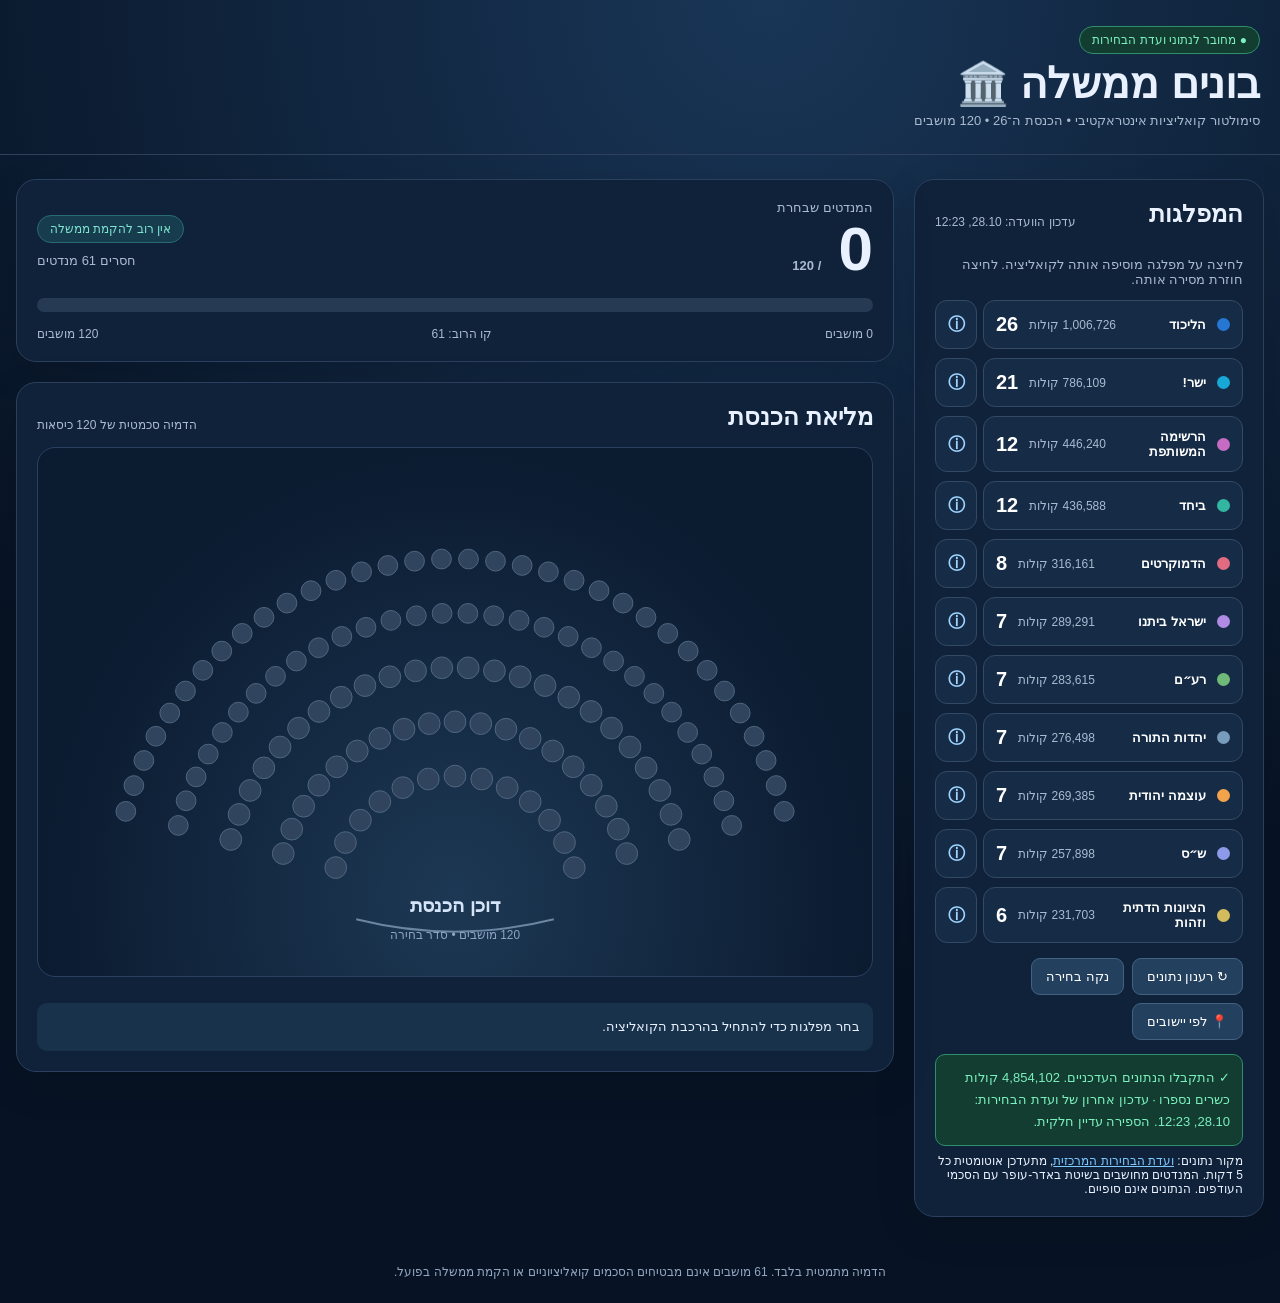
==== commit dbfa7166: "Use official election committee data and add results by settlement - A GitHub Action fetches the Cen" ====
--- a/knesset/index.html
+++ b/knesset/index.html
@@ -62,8 +62,8 @@
 .info{flex:0 0 auto;width:42px;border-radius:12px;background:#152b46;border:1px solid #334a65;color:#9fd3ff;font-size:17px;font-weight:bold;cursor:pointer}
 .info:hover,.info:focus-visible{background:#213d5d;color:#fff}
 /* Party info dialog */
-dialog#partyDlg{width:min(560px,calc(100vw - 32px));max-height:calc(100dvh - 32px);overflow-y:auto;overflow-x:hidden;background:#10223a;color:#e9f1ff;border:1px solid #2a405e;border-radius:20px;padding:0;box-shadow:0 20px 60px #000a}
-dialog#partyDlg::backdrop{background:#020812cc}
+dialog#partyDlg,dialog#cityDlg{width:min(560px,calc(100vw - 32px));max-height:calc(100dvh - 32px);overflow-y:auto;overflow-x:hidden;background:#10223a;color:#e9f1ff;border:1px solid #2a405e;border-radius:20px;padding:0;box-shadow:0 20px 60px #000a}
+dialog#partyDlg::backdrop,dialog#cityDlg::backdrop{background:#020812cc}
 .dlg-head{display:flex;align-items:center;gap:12px;padding:18px 20px;border-bottom:4px solid var(--pc,#64d6c0)}
 .dlg-head .dot{width:18px;height:18px}
 .dlg-head h3{margin:0;font-size:24px;flex:1}
@@ -92,19 +92,45 @@
  .dlg-head{padding:12px 14px}.dlg-head h3{font-size:19px}
  .dlg-body{padding:10px 14px 14px;font-size:13px}
 }
-</style></head><body><header><div class="pill st-loading" id="liveBadge">● נתוני ספירה חלקיים</div><h1>בונים ממשלה 🏛️</h1><div class="muted">סימולטור קואליציות אינטראקטיבי • הכנסת ה־26 • 120 מושבים</div></header><main><section class="card"><div class="row"><h2>המפלגות</h2><span class="small" id="updateTime">טוען…</span></div><p class="muted">לחיצה על מפלגה מוסיפה אותה לקואליציה. לחיצה חוזרת מסירה אותה.</p><div class="parties" id="parties"></div><div class="controls"><button class="action" id="refresh">↻ רענון נתונים</button><button class="action" id="clear">נקה בחירה</button></div><div class="notice st-loading" id="status">טוען נתונים…</div><div class="source">מקור נתונים: <a href="https://elections.gtmascode.dev/knesset/results" target="_blank" rel="noopener">דיווח תוצאות הבחירות</a>. הנתונים אינם סופיים.</div></section><section><div class="card"><div class="row"><div><div class="muted">המנדטים שבחרת</div><div class="stat" id="count">0 <span class="muted">/ 120</span></div></div><div style="text-align:left"><div class="pill" id="government">אין רוב להקמת ממשלה</div><div class="muted" id="needed" style="margin-top:10px">חסרים 61 מנדטים</div></div></div><div class="progress"><div class="fill" id="fill"></div><div class="threshold" title="סף 61"></div></div><div class="row small"><span>0 מושבים</span><span>קו הרוב: 61</span><span>120 מושבים</span></div></div><div class="card" style="margin-top:20px"><div class="row"><h2>מליאת הכנסת</h2><span class="small">הדמיה סכמטית של 120 כיסאות</span></div><div class="stage"><svg viewBox="0 0 820 510" role="img" aria-label="הדמיית מושבי הכנסת" id="hemicycle"><g id="seats"></g><path d="M310 465 Q410 490 510 465" fill="none" stroke="#6b86a3" stroke-width="2"/><text x="410" y="458" text-anchor="middle" fill="#d5e4f7" font-size="19" font-weight="bold">דוכן הכנסת</text><text x="410" y="485" text-anchor="middle" fill="#8ea5c2" font-size="12">120 מושבים • סדר בחירה</text></svg></div><div class="legend" id="legend"></div><div class="notice" id="coalitionText">בחר מפלגות כדי להתחיל בהרכבת הקואליציה.</div></div></section></main><footer>הדמיה מתמטית בלבד. 61 מושבים אינם מבטיחים הסכמים קואליציוניים או הקמת ממשלה בפועל.</footer><dialog id="partyDlg" aria-labelledby="dlgTitle"></dialog><script>
+/* Results by settlement */
+dialog#cityDlg{width:min(920px,calc(100vw - 32px))}
+.ctools{display:flex;gap:8px;flex-wrap:wrap;margin-bottom:6px}
+.ctools input,.ctools select{background:#152b46;color:#e9f1ff;border:1px solid #334a65;border-radius:9px;padding:9px 10px;font:inherit;font-size:14px}
+.ctools input{flex:1;min-width:170px}
+.ccount{font-size:12px;color:#aabbd1;margin:6px 0 10px}
+.city{background:#152b46;border:1px solid #2a405e;border-radius:12px;margin-bottom:6px}
+.city>button{all:unset;box-sizing:border-box;display:grid;grid-template-columns:minmax(90px,170px) 1fr auto;gap:12px;align-items:center;width:100%;padding:10px 12px;cursor:pointer;border-radius:12px}
+.city>button:hover{background:#1b3554}
+.city>button:focus-visible{outline:2px solid #64d6c0}
+.cname{font-weight:bold;overflow:hidden;text-overflow:ellipsis;white-space:nowrap}
+.cbar{display:flex;height:12px;border-radius:6px;overflow:hidden;background:#263a54}
+.cbar i{display:block;height:100%}
+.cmeta{font-size:11px;color:#aabbd1;white-space:nowrap}
+.cdetail{padding:2px 12px 12px;display:grid;gap:5px}
+.crow{display:grid;grid-template-columns:150px 1fr 120px;gap:8px;align-items:center;font-size:12px}
+.crow .track{height:8px;background:#263a54;border-radius:4px;overflow:hidden}
+.crow .track i{display:block;height:100%}
+.crow span:last-child{color:#aabbd1;text-align:left;direction:ltr}
+@media(max-width:700px){
+ .city>button{grid-template-columns:1fr auto;gap:6px 10px;padding:8px 10px}
+ .cbar{grid-column:1/-1;grid-row:2}
+ .crow{grid-template-columns:96px 1fr 92px;font-size:11px}
+ .ctools input,.ctools select{font-size:13px;padding:7px 8px}
+}
+</style></head><body><header><div class="pill st-loading" id="liveBadge">● נתוני ספירה חלקיים</div><h1>בונים ממשלה 🏛️</h1><div class="muted">סימולטור קואליציות אינטראקטיבי • הכנסת ה־26 • 120 מושבים</div></header><main><section class="card"><div class="row"><h2>המפלגות</h2><span class="small" id="updateTime">טוען…</span></div><p class="muted">לחיצה על מפלגה מוסיפה אותה לקואליציה. לחיצה חוזרת מסירה אותה.</p><div class="parties" id="parties"></div><div class="controls"><button class="action" id="refresh">↻ רענון נתונים</button><button class="action" id="clear">נקה בחירה</button><button class="action" id="citiesBtn">📍 לפי יישובים</button></div><div class="notice st-loading" id="status">טוען נתונים…</div><div class="source">מקור נתונים: <a href="https://votes26.bechirot.gov.il/" target="_blank" rel="noopener">ועדת הבחירות המרכזית</a>, מתעדכן אוטומטית כל 5 דקות. המנדטים מחושבים בשיטת באדר-עופר עם הסכמי העודפים. הנתונים אינם סופיים.</div></section><section><div class="card"><div class="row"><div><div class="muted">המנדטים שבחרת</div><div class="stat" id="count">0 <span class="muted">/ 120</span></div></div><div style="text-align:left"><div class="pill" id="government">אין רוב להקמת ממשלה</div><div class="muted" id="needed" style="margin-top:10px">חסרים 61 מנדטים</div></div></div><div class="progress"><div class="fill" id="fill"></div><div class="threshold" title="סף 61"></div></div><div class="row small"><span>0 מושבים</span><span>קו הרוב: 61</span><span>120 מושבים</span></div></div><div class="card" style="margin-top:20px"><div class="row"><h2>מליאת הכנסת</h2><span class="small">הדמיה סכמטית של 120 כיסאות</span></div><div class="stage"><svg viewBox="0 0 820 510" role="img" aria-label="הדמיית מושבי הכנסת" id="hemicycle"><g id="seats"></g><path d="M310 465 Q410 490 510 465" fill="none" stroke="#6b86a3" stroke-width="2"/><text x="410" y="458" text-anchor="middle" fill="#d5e4f7" font-size="19" font-weight="bold">דוכן הכנסת</text><text x="410" y="485" text-anchor="middle" fill="#8ea5c2" font-size="12">120 מושבים • סדר בחירה</text></svg></div><div class="legend" id="legend"></div><div class="notice" id="coalitionText">בחר מפלגות כדי להתחיל בהרכבת הקואליציה.</div></div></section></main><footer>הדמיה מתמטית בלבד. 61 מושבים אינם מבטיחים הסכמים קואליציוניים או הקמת ממשלה בפועל.</footer><dialog id="partyDlg" aria-labelledby="dlgTitle"></dialog><dialog id="cityDlg" aria-labelledby="cityTitle"></dialog><script>
 'use strict';
-// Single-file client-side application. Remote requests depend on the source's CORS policy.
-const INITIAL=[['הליכוד',27,828972,'#2676d4'],['ישר!',20,640241,'#18a8d6'],['הרשימה המשותפת',13,396534,'#c66bc4'],['ביחד',11,353717,'#32b6a1'],['הדמוקרטים',8,254429,'#e16b80'],['ישראל ביתנו',8,239040,'#b18ae4'],['יהדות התורה',7,240648,'#789cbb'],['עוצמה יהודית',7,220798,'#f3a34a'],['ש״ס',7,217202,'#8e9ae9'],['רע״ם',6,207230,'#6fba78'],['הציונות הדתית וזהות',6,196346,'#d4bc5e']];
-let parties=INITIAL.map(([name,seats,votes,color])=>({name,seats,votes,color}));let selected=[];let lastSignature='';
+// Results come from data/results.json and data/cities.json. A GitHub Action
+// (.github/workflows/knesset-results.yml) rebuilds them every 5 minutes from the
+// Central Elections Committee's published CSV.
+const COLORS={'מחל':'#2676d4','דרך':'#18a8d6','ודם':'#c66bc4','רק':'#32b6a1','אמת':'#e16b80','ל':'#b18ae4','ג':'#789cbb','ב':'#f3a34a','שס':'#8e9ae9','עם':'#6fba78','ט':'#d4bc5e','די':'#a3b4c6','ך':'#c9a27a'};
+const colorOf=l=>COLORS[l]||(l==='אחר'?'#55687f':'#7f93ab');
+// Fallback if the data file can't be loaded: CEC count of 28.10.2026 14:32.
+const INITIAL=[['מחל','הליכוד',26,1006726],['דרך','ישר!',21,786109],['ודם','הרשימה המשותפת',12,446240],['רק','ביחד',12,436588],['אמת','הדמוקרטים',8,316161],['ל','ישראל ביתנו',7,289291],['עם','רע״ם',7,283615],['ג','יהדות התורה',7,276498],['ב','עוצמה יהודית',7,269385],['שס','ש״ס',7,257898],['ט','הציונות הדתית וזהות',6,231703]];
+let parties=INITIAL.map(([letter,name,seats,votes])=>({letter,name,seats,votes,color:colorOf(letter)}));let selected=[];let lastSignature='';
 const $=id=>document.getElementById(id);const fmt=n=>Number(n).toLocaleString('he-IL');
-function normalize(s){return s.replace(/[״"'!\s־-]/g,'').trim()}
 function render(){const sum=selected.reduce((n,name)=>n+(parties.find(p=>p.name===name)?.seats||0),0);$('count').innerHTML=fmt(sum)+' <span class="muted">/ 120</span>';const lvl=sum>=61?'yes':sum>=55?'close':sum>0?'no':'';$('fill').style.width=Math.min(100,sum/120*100)+'%';$('fill').className='fill'+(lvl==='yes'||lvl==='close'?' '+lvl:'');$('count').className='stat'+(lvl==='yes'?' green':'');$('government').className='pill'+(lvl?' gov-'+lvl:'');$('government').textContent=lvl==='yes'?'✓ יש רוב של 61 ומעלה':lvl==='close'?'⚡ קרוב לרוב':'אין רוב להקמת ממשלה';$('needed').textContent=sum>=61?`עודף של ${sum-61} מנדטים מעל סף הרוב`:`חסרים ${61-sum} מנדטים`;const box=$('parties');box.replaceChildren();parties.forEach(p=>{let b=document.createElement('button');b.className='party'+(selected.includes(p.name)?' selected':'');b.setAttribute('aria-pressed',String(selected.includes(p.name)));let d=document.createElement('span');d.className='dot';d.style.background=p.color;let name=document.createElement('span');name.className='pname';name.textContent=p.name;let votes=document.createElement('span');votes.className='small';votes.textContent=p.votes?fmt(p.votes)+' קולות':'';let number=document.createElement('span');number.className='seatsnum';number.textContent=p.seats;b.append(d,name,votes,number);b.onclick=()=>toggleParty(p.name);let info=document.createElement('button');info.className='info';info.type='button';info.textContent='ⓘ';info.title='מידע על '+p.name;info.setAttribute('aria-label','מידע על '+p.name);info.onclick=()=>openParty(p.name);let wrap=document.createElement('div');wrap.className='prow';wrap.append(b,info);box.append(wrap)});renderSeats();const legend=$('legend');legend.replaceChildren();selected.forEach(name=>{const p=parties.find(x=>x.name===name);if(!p)return;let item=document.createElement('span'),dot=document.createElement('i');dot.className='dot';dot.style.background=p.color;item.append(dot,document.createTextNode(`${p.name} · ${p.seats}`));legend.append(item)});$('coalitionText').textContent=selected.length?`הרכב הקואליציה: ${selected.map(name=>{let p=parties.find(x=>x.name===name);return p?`${name} (${p.seats})`:name}).join(' + ')}. ${sum>=61?'ההרכב מגיע לרוב מספרי.':'ההרכב עדיין אינו מגיע ל־61.'}`:'בחר מפלגות כדי להתחיל בהרכבת הקואליציה.'}
 function renderSeats(){const g=$('seats');g.replaceChildren();let owners=[];selected.forEach(name=>{const p=parties.find(x=>x.name===name);if(p)for(let i=0;i<p.seats;i++)owners.push(p)});let index=0;const rows=[{n:34,r:345},{n:30,r:290},{n:24,r:235},{n:19,r:180},{n:13,r:125}];rows.forEach(row=>{for(let j=0;j<row.n;j++){const angle=(195+j*150/(row.n-1))*Math.PI/180;const x=410+row.r*Math.cos(angle),y=445+row.r*Math.sin(angle);const p=owners[index];const c=document.createElementNS('http://www.w3.org/2000/svg','circle');c.setAttribute('cx',x.toFixed(2));c.setAttribute('cy',y.toFixed(2));c.setAttribute('r',row.n>25?'10':'11');c.setAttribute('class','seat');c.setAttribute('fill',p?p.color:'#31445d');const t=document.createElementNS('http://www.w3.org/2000/svg','title');t.textContent=`מושב ${index+1}: ${p?p.name:'פנוי / אופוזיציה'}`;c.append(t);if(p){const owner=p.name;c.onclick=()=>openParty(owner)}g.append(c);index++}})}
-function parseRemote(html){const doc=new DOMParser().parseFromString(html,'text/html');const text=doc.body?.innerText||doc.body?.textContent||'';let extracted=[];for(const row of doc.querySelectorAll('tr')){const cells=[...row.querySelectorAll('td')].map(x=>x.textContent.trim());if(cells.length<4)continue;const label=cells[0], nums=cells.map(c=>c.replace(/,/g,''));const key=normalize(label.replace(/\([^)]*\)/g,''));if(!key)continue;const base=INITIAL.map(([name,seats,votes,color])=>({name,seats,votes,color})).filter(p=>!extracted.some(e=>e.name===p.name));
-// Exact name first, then the longest overlapping name, so "ישראל ביתנו" never matches "ישר!".
-let match=base.find(p=>normalize(p.name)===key)||base.filter(p=>key.includes(normalize(p.name))||normalize(p.name).includes(key)).sort((a,b)=>normalize(b.name).length-normalize(a.name).length)[0];if(!match)continue;const seats=Number(nums[nums.length-1]);const votes=Number(nums[1]);if(Number.isInteger(seats)&&seats>=0&&seats<=120)extracted.push({...match,seats,votes:Number.isFinite(votes)?votes:match.votes})}if(extracted.length<8)return null;const total=extracted.reduce((a,p)=>a+p.seats,0);if(total!==120)return null;return extracted}
-async function refresh(){const btn=$('refresh');btn.disabled=true;setStatus('loading','בודק נתונים חדשים…');try{const url='https://elections.gtmascode.dev/knesset/results?nocache='+Date.now();const response=await fetch(url,{cache:'no-store',signal:AbortSignal.timeout(10000)});if(!response.ok)throw Error('HTTP '+response.status);const html=await response.text();const updated=parseRemote(html);if(!updated)throw Error('מבנה הנתונים במקור אינו תואם לפענוח המאובטח');const signature=JSON.stringify(updated.map(p=>[p.name,p.seats,p.votes]));const changed=signature!==lastSignature;lastSignature=signature;parties=updated;selected=selected.filter(name=>parties.some(p=>p.name===name));$('updateTime').textContent='נבדק '+new Date().toLocaleTimeString('he-IL');setStatus(changed?'ok':'same',changed?'✓ הנתונים נקלטו מהמקור. הספירה חלקית ועשויה להשתנות.':'✓ נבדק המקור. אין שינוי בנתונים.');setBadge('ok','● חיבור למקור פעיל');render()}catch(e){$('status').textContent='⚠ לא ניתן לאמת עדכון חי ('+e.message+'). מוצגים נתוני הגיבוי האחרונים, שאינם בהכרח עדכניים. בדפדפן מקומי ייתכנו חסימות CORS.';setStatus('error',$('status').textContent);setBadge('error','● נתוני גיבוי — לא בזמן אמת');$('updateTime').textContent='גיבוי: 28.10.2026 11:01';render()}finally{btn.disabled=false}}
+async function refresh(){const btn=$('refresh');btn.disabled=true;setStatus('loading','בודק נתונים חדשים…');try{const response=await fetch('data/results.json?t='+Date.now(),{cache:'no-store',signal:AbortSignal.timeout(10000)});if(!response.ok)throw Error('HTTP '+response.status);const data=await response.json();const list=(data.parties||[]).filter(p=>Number.isInteger(p.seats)&&p.seats>0);if(list.reduce((a,p)=>a+p.seats,0)!==120)throw Error('סך המנדטים בקובץ אינו 120');const updated=list.map(p=>({letter:p.letter,name:p.name,seats:p.seats,votes:p.votes,color:colorOf(p.letter)}));const signature=JSON.stringify(updated.map(p=>[p.letter,p.seats,p.votes]));const changed=signature!==lastSignature;lastSignature=signature;parties=updated;selected=selected.filter(name=>parties.some(p=>p.name===name));const when=data.csvModified||data.updated;const stamp=when?new Date(when).toLocaleString('he-IL',{day:'numeric',month:'numeric',hour:'2-digit',minute:'2-digit'}):'לא ידוע';$('updateTime').textContent='עדכון הוועדה: '+stamp;setStatus(changed?'ok':'same',(changed?'✓ התקבלו הנתונים העדכניים. ':'✓ אין נתונים חדשים. ')+fmt(data.valid)+' קולות כשרים נספרו · עדכון אחרון של ועדת הבחירות: '+stamp+'. הספירה עדיין חלקית.');setBadge('ok','● מחובר לנתוני ועדת הבחירות');render()}catch(e){setStatus('error','⚠ לא ניתן לטעון את קובץ הנתונים ('+e.message+'). מוצגים נתוני גיבוי מ־28.10.2026 14:32.');setBadge('error','● נתוני גיבוי — לא בזמן אמת');$('updateTime').textContent='גיבוי: 28.10 14:32';render()}finally{btn.disabled=false}}
 // ---- Status colors ----
 const STATES=['st-loading','st-ok','st-same','st-error'];
 function setStatus(kind,text){const s=$('status');s.classList.remove(...STATES,'error');s.classList.add('st-'+kind);s.textContent=text}
@@ -145,5 +171,25 @@
  body.append(el('div','dlg-note','מידע הרקע כללי בלבד ואינו מקור רשמי. המנדטים והקולות לקוחים מהנתונים החיים.'));
  dlg.append(head,body);if(!dlg.open)dlg.showModal()}
 $('partyDlg').addEventListener('click',e=>{if(e.target===e.currentTarget)e.currentTarget.close()});
+// ---- Results by settlement ----
+let cities=null;
+function buildCityShell(){const dlg=$('cityDlg');const head=el('div','dlg-head');const h=el('h3',null,'📍 תוצאות לפי יישובים');h.id='cityTitle';const x=el('button','dlg-close','×');x.type='button';x.setAttribute('aria-label','סגירה');x.onclick=()=>dlg.close();head.append(h,x);
+ const body=el('div','dlg-body');const tools=el('div','ctools');const q=el('input');q.id='cityQ';q.type='search';q.placeholder='חיפוש יישוב…';q.setAttribute('aria-label','חיפוש יישוב');q.oninput=renderCities;const sel=el('select');sel.id='citySort';sel.setAttribute('aria-label','מיון');[['size','הכי הרבה קולות'],['name','לפי א״ב'],['turnout','אחוז הצבעה גבוה']].forEach(([v,t])=>{const o=el('option',null,t);o.value=v;sel.append(o)});sel.onchange=renderCities;tools.append(q,sel);
+ const list=el('div');list.id='cityList';list.textContent='טוען נתוני יישובים…';
+ body.append(tools,el('div','ccount'),list,el('div','dlg-note','מקור: קובץ התוצאות לפי יישובים שמפרסמת ועדת הבחירות המרכזית. מתעדכן יחד עם התוצאות הארציות. לחיצה על יישוב מציגה פירוט לפי מפלגה.'));body.querySelector('.ccount').id='cityCount';dlg.append(head,body)}
+async function openCities(){const dlg=$('cityDlg');if(!dlg.firstChild)buildCityShell();if(!dlg.open)dlg.showModal();try{const r=await fetch('data/cities.json?t='+Date.now(),{cache:'no-store',signal:AbortSignal.timeout(15000)});if(!r.ok)throw Error('HTTP '+r.status);cities=await r.json();renderCities()}catch(e){if(!cities)$('cityList').textContent='⚠ לא ניתן לטעון את נתוני היישובים ('+e.message+').'}}
+function renderCities(){if(!cities)return;const L=cities.letters,N=cities.names,sel=$('citySort');if(sel.options.length<4)L.forEach((l,i)=>{if(l==='אחר')return;const o=el('option',null,'החזקה ביותר: '+N[i]);o.value='p'+i;sel.append(o)});
+ const norm=t=>t.replace(/[\s\-'"״׳־]/g,''),q=norm($('cityQ').value),s=sel.value,share=(r,i)=>r[4]?r[5+i]/r[4]:0;let rows=cities.rows.filter(r=>!q||norm(r[0]).includes(q));
+ if(s==='name')rows.sort((a,b)=>a[0].localeCompare(b[0],'he'));else if(s==='turnout')rows=rows.filter(r=>r[2]>0).sort((a,b)=>b[3]/b[2]-a[3]/a[2]);else if(s[0]==='p'){const i=+s.slice(1);rows=rows.filter(r=>r[4]>=100).sort((a,b)=>share(b,i)-share(a,i))}else rows.sort((a,b)=>b[4]-a[4]);
+ const LIMIT=150;$('cityCount').textContent=fmt(rows.length)+' יישובים'+(rows.length>LIMIT?` · מוצגים ${LIMIT} הראשונים, אפשר לחפש`:'')+(s[0]==='p'?' · רק יישובים עם 100 קולות ומעלה':'');
+ const list=$('cityList');list.replaceChildren();rows.slice(0,LIMIT).forEach(r=>list.append(cityRow(r,L,N)))}
+function cityRow(r,L,N){const box=el('div','city'),b=el('button'),valid=r[4];b.type='button';b.setAttribute('aria-expanded','false');
+ const top=L.map((l,i)=>[i,r[5+i]]).filter(([i])=>L[i]!=='אחר').sort((a,c)=>c[1]-a[1])[0];
+ const bar=el('span','cbar');L.forEach((l,i)=>{const v=r[5+i];if(!v||!valid)return;const seg=el('i');seg.style.width=v/valid*100+'%';seg.style.background=colorOf(l);seg.title=`${N[i]}: ${(v/valid*100).toFixed(1)}%`;bar.append(seg)});
+ const turnout=r[2]?' · '+(r[3]/r[2]*100).toFixed(1)+'% הצבעה':'';b.append(el('span','cname',r[0]),bar,el('span','cmeta',fmt(valid)+' קולות'+turnout+(top&&top[1]?' · '+N[top[0]]:'')));
+ b.onclick=()=>{const open=box.querySelector('.cdetail');b.setAttribute('aria-expanded',String(!open));if(open){open.remove();return}const d=el('div','cdetail');L.map((l,i)=>[l,i,r[5+i]]).sort((a,c)=>c[2]-a[2]).forEach(([l,i,v])=>{if(!v)return;const pc=valid?v/valid*100:0,row=el('div','crow'),tr=el('span','track'),f=el('i');f.style.width=pc+'%';f.style.background=colorOf(l);tr.append(f);row.append(el('span',null,N[i]),tr,el('span',null,pc.toFixed(1)+'% · '+fmt(v)));d.append(row)});box.append(d)};
+ box.append(b);return box}
+$('citiesBtn').onclick=openCities;
+$('cityDlg').addEventListener('click',e=>{if(e.target===e.currentTarget)e.currentTarget.close()});
 $('refresh').onclick=refresh;$('clear').onclick=()=>{selected=[];render()};render();refresh();setInterval(refresh,60000);
 </script></body></html>
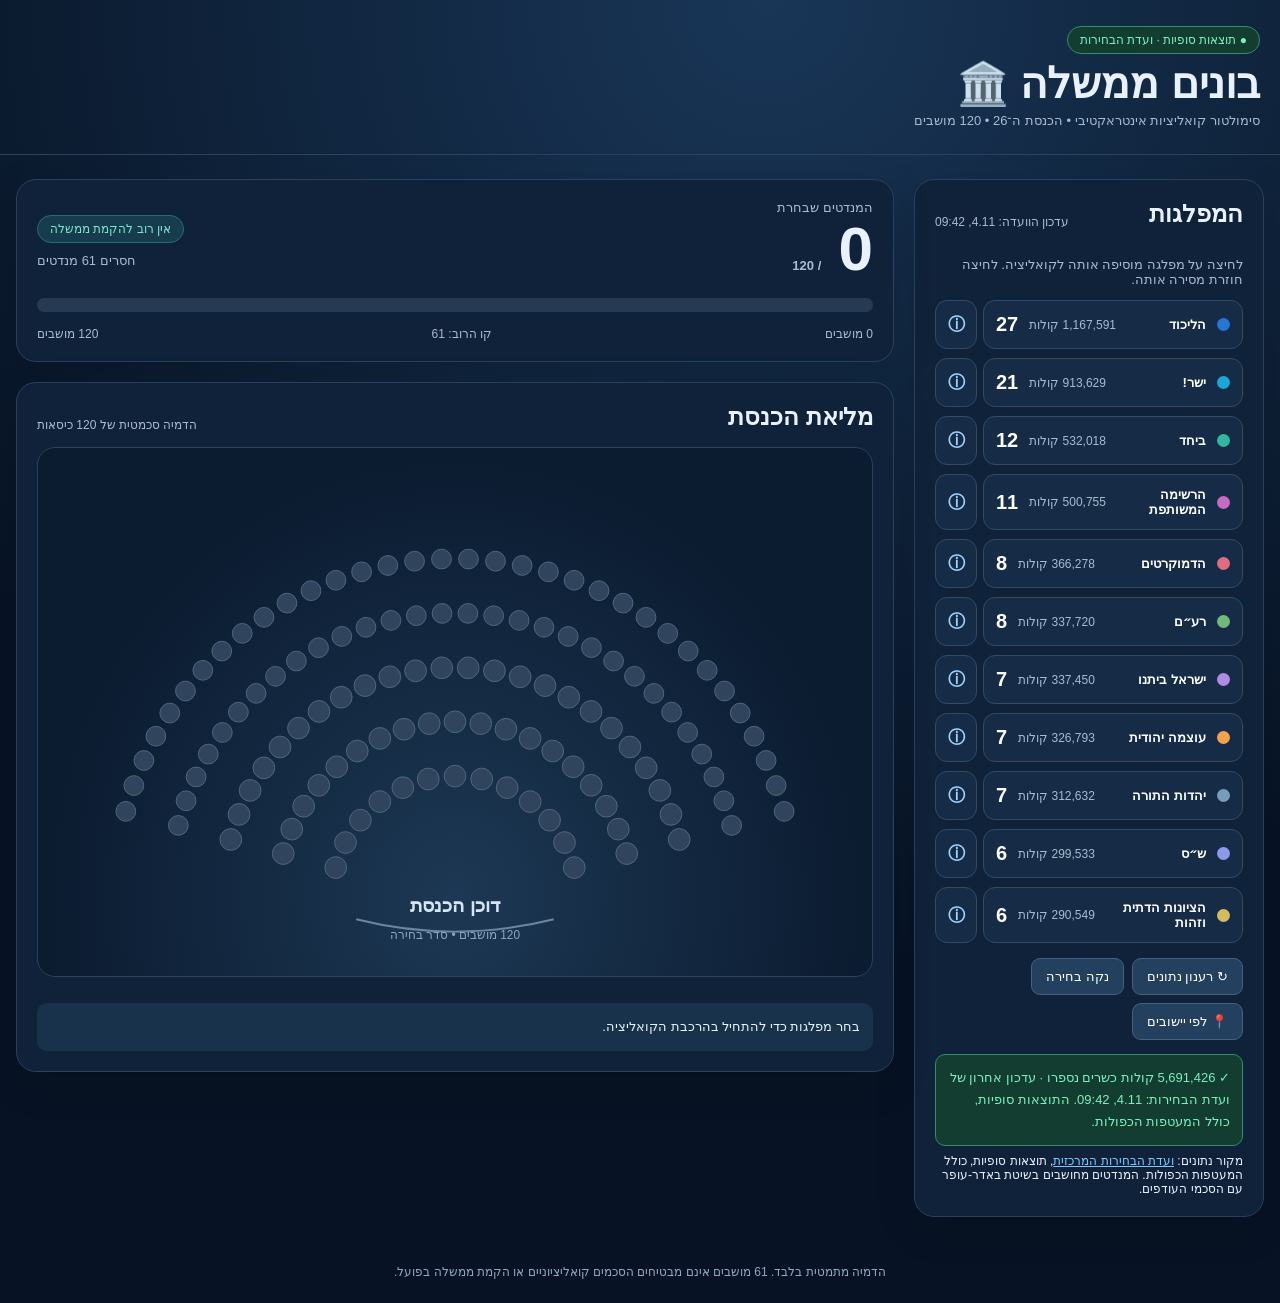
==== commit 41c2b933: "Mark Knesset results as final (double envelopes counted) Co-Authored-By: Claude Opus 5.5 <noreply@an" ====
--- a/knesset/index.html
+++ b/knesset/index.html
@@ -102,7 +102,7 @@
 .city>button{all:unset;box-sizing:border-box;display:grid;grid-template-columns:minmax(90px,170px) 1fr auto;gap:12px;align-items:center;width:100%;padding:10px 12px;cursor:pointer;border-radius:12px}
 .city>button:hover{background:#1b3554}
 .city>button:focus-visible{outline:2px solid #64d6c0}
-.cname{font-weight:bold;overflow:hidden;text-overflow:ellipsis;white-space:nowrap}
+.cname{font-weight:bold;overflow-wrap:anywhere}
 .cbar{display:flex;height:12px;border-radius:6px;overflow:hidden;background:#263a54}
 .cbar i{display:block;height:100%}
 .cmeta{font-size:11px;color:#aabbd1;white-space:nowrap}
@@ -112,12 +112,14 @@
 .crow .track i{display:block;height:100%}
 .crow span:last-child{color:#aabbd1;text-align:left;direction:ltr}
 @media(max-width:700px){
- .city>button{grid-template-columns:1fr auto;gap:6px 10px;padding:8px 10px}
- .cbar{grid-column:1/-1;grid-row:2}
+ .city>button{grid-template-columns:1fr;gap:4px;padding:9px 10px}
+ .cname{white-space:normal;overflow:visible;font-size:15px}
+ .cmeta{grid-row:2;white-space:normal}
+ .cbar{grid-row:3;grid-column:1;margin-top:2px}
  .crow{grid-template-columns:96px 1fr 92px;font-size:11px}
  .ctools input,.ctools select{font-size:13px;padding:7px 8px}
 }
-</style></head><body><header><div class="pill st-loading" id="liveBadge">● נתוני ספירה חלקיים</div><h1>בונים ממשלה 🏛️</h1><div class="muted">סימולטור קואליציות אינטראקטיבי • הכנסת ה־26 • 120 מושבים</div></header><main><section class="card"><div class="row"><h2>המפלגות</h2><span class="small" id="updateTime">טוען…</span></div><p class="muted">לחיצה על מפלגה מוסיפה אותה לקואליציה. לחיצה חוזרת מסירה אותה.</p><div class="parties" id="parties"></div><div class="controls"><button class="action" id="refresh">↻ רענון נתונים</button><button class="action" id="clear">נקה בחירה</button><button class="action" id="citiesBtn">📍 לפי יישובים</button></div><div class="notice st-loading" id="status">טוען נתונים…</div><div class="source">מקור נתונים: <a href="https://votes26.bechirot.gov.il/" target="_blank" rel="noopener">ועדת הבחירות המרכזית</a>, מתעדכן אוטומטית כל 5 דקות. המנדטים מחושבים בשיטת באדר-עופר עם הסכמי העודפים. הנתונים אינם סופיים.</div></section><section><div class="card"><div class="row"><div><div class="muted">המנדטים שבחרת</div><div class="stat" id="count">0 <span class="muted">/ 120</span></div></div><div style="text-align:left"><div class="pill" id="government">אין רוב להקמת ממשלה</div><div class="muted" id="needed" style="margin-top:10px">חסרים 61 מנדטים</div></div></div><div class="progress"><div class="fill" id="fill"></div><div class="threshold" title="סף 61"></div></div><div class="row small"><span>0 מושבים</span><span>קו הרוב: 61</span><span>120 מושבים</span></div></div><div class="card" style="margin-top:20px"><div class="row"><h2>מליאת הכנסת</h2><span class="small">הדמיה סכמטית של 120 כיסאות</span></div><div class="stage"><svg viewBox="0 0 820 510" role="img" aria-label="הדמיית מושבי הכנסת" id="hemicycle"><g id="seats"></g><path d="M310 465 Q410 490 510 465" fill="none" stroke="#6b86a3" stroke-width="2"/><text x="410" y="458" text-anchor="middle" fill="#d5e4f7" font-size="19" font-weight="bold">דוכן הכנסת</text><text x="410" y="485" text-anchor="middle" fill="#8ea5c2" font-size="12">120 מושבים • סדר בחירה</text></svg></div><div class="legend" id="legend"></div><div class="notice" id="coalitionText">בחר מפלגות כדי להתחיל בהרכבת הקואליציה.</div></div></section></main><footer>הדמיה מתמטית בלבד. 61 מושבים אינם מבטיחים הסכמים קואליציוניים או הקמת ממשלה בפועל.</footer><dialog id="partyDlg" aria-labelledby="dlgTitle"></dialog><dialog id="cityDlg" aria-labelledby="cityTitle"></dialog><script>
+</style></head><body><header><div class="pill st-loading" id="liveBadge">● תוצאות סופיות</div><h1>בונים ממשלה 🏛️</h1><div class="muted">סימולטור קואליציות אינטראקטיבי • הכנסת ה־26 • 120 מושבים</div></header><main><section class="card"><div class="row"><h2>המפלגות</h2><span class="small" id="updateTime">טוען…</span></div><p class="muted">לחיצה על מפלגה מוסיפה אותה לקואליציה. לחיצה חוזרת מסירה אותה.</p><div class="parties" id="parties"></div><div class="controls"><button class="action" id="refresh">↻ רענון נתונים</button><button class="action" id="clear">נקה בחירה</button><button class="action" id="citiesBtn">📍 לפי יישובים</button></div><div class="notice st-loading" id="status">טוען נתונים…</div><div class="source">מקור נתונים: <a href="https://votes26.bechirot.gov.il/" target="_blank" rel="noopener">ועדת הבחירות המרכזית</a>, תוצאות סופיות, כולל המעטפות הכפולות. המנדטים מחושבים בשיטת באדר-עופר עם הסכמי העודפים.</div></section><section><div class="card"><div class="row"><div><div class="muted">המנדטים שבחרת</div><div class="stat" id="count">0 <span class="muted">/ 120</span></div></div><div style="text-align:left"><div class="pill" id="government">אין רוב להקמת ממשלה</div><div class="muted" id="needed" style="margin-top:10px">חסרים 61 מנדטים</div></div></div><div class="progress"><div class="fill" id="fill"></div><div class="threshold" title="סף 61"></div></div><div class="row small"><span>0 מושבים</span><span>קו הרוב: 61</span><span>120 מושבים</span></div></div><div class="card" style="margin-top:20px"><div class="row"><h2>מליאת הכנסת</h2><span class="small">הדמיה סכמטית של 120 כיסאות</span></div><div class="stage"><svg viewBox="0 0 820 510" role="img" aria-label="הדמיית מושבי הכנסת" id="hemicycle"><g id="seats"></g><path d="M310 465 Q410 490 510 465" fill="none" stroke="#6b86a3" stroke-width="2"/><text x="410" y="458" text-anchor="middle" fill="#d5e4f7" font-size="19" font-weight="bold">דוכן הכנסת</text><text x="410" y="485" text-anchor="middle" fill="#8ea5c2" font-size="12">120 מושבים • סדר בחירה</text></svg></div><div class="legend" id="legend"></div><div class="notice" id="coalitionText">בחר מפלגות כדי להתחיל בהרכבת הקואליציה.</div></div></section></main><footer>הדמיה מתמטית בלבד. 61 מושבים אינם מבטיחים הסכמים קואליציוניים או הקמת ממשלה בפועל.</footer><dialog id="partyDlg" aria-labelledby="dlgTitle"></dialog><dialog id="cityDlg" aria-labelledby="cityTitle"></dialog><script>
 'use strict';
 // Results come from data/results.json and data/cities.json. A GitHub Action
 // (.github/workflows/knesset-results.yml) rebuilds them every 5 minutes from the
@@ -130,7 +132,7 @@
 const $=id=>document.getElementById(id);const fmt=n=>Number(n).toLocaleString('he-IL');
 function render(){const sum=selected.reduce((n,name)=>n+(parties.find(p=>p.name===name)?.seats||0),0);$('count').innerHTML=fmt(sum)+' <span class="muted">/ 120</span>';const lvl=sum>=61?'yes':sum>=55?'close':sum>0?'no':'';$('fill').style.width=Math.min(100,sum/120*100)+'%';$('fill').className='fill'+(lvl==='yes'||lvl==='close'?' '+lvl:'');$('count').className='stat'+(lvl==='yes'?' green':'');$('government').className='pill'+(lvl?' gov-'+lvl:'');$('government').textContent=lvl==='yes'?'✓ יש רוב של 61 ומעלה':lvl==='close'?'⚡ קרוב לרוב':'אין רוב להקמת ממשלה';$('needed').textContent=sum>=61?`עודף של ${sum-61} מנדטים מעל סף הרוב`:`חסרים ${61-sum} מנדטים`;const box=$('parties');box.replaceChildren();parties.forEach(p=>{let b=document.createElement('button');b.className='party'+(selected.includes(p.name)?' selected':'');b.setAttribute('aria-pressed',String(selected.includes(p.name)));let d=document.createElement('span');d.className='dot';d.style.background=p.color;let name=document.createElement('span');name.className='pname';name.textContent=p.name;let votes=document.createElement('span');votes.className='small';votes.textContent=p.votes?fmt(p.votes)+' קולות':'';let number=document.createElement('span');number.className='seatsnum';number.textContent=p.seats;b.append(d,name,votes,number);b.onclick=()=>toggleParty(p.name);let info=document.createElement('button');info.className='info';info.type='button';info.textContent='ⓘ';info.title='מידע על '+p.name;info.setAttribute('aria-label','מידע על '+p.name);info.onclick=()=>openParty(p.name);let wrap=document.createElement('div');wrap.className='prow';wrap.append(b,info);box.append(wrap)});renderSeats();const legend=$('legend');legend.replaceChildren();selected.forEach(name=>{const p=parties.find(x=>x.name===name);if(!p)return;let item=document.createElement('span'),dot=document.createElement('i');dot.className='dot';dot.style.background=p.color;item.append(dot,document.createTextNode(`${p.name} · ${p.seats}`));legend.append(item)});$('coalitionText').textContent=selected.length?`הרכב הקואליציה: ${selected.map(name=>{let p=parties.find(x=>x.name===name);return p?`${name} (${p.seats})`:name}).join(' + ')}. ${sum>=61?'ההרכב מגיע לרוב מספרי.':'ההרכב עדיין אינו מגיע ל־61.'}`:'בחר מפלגות כדי להתחיל בהרכבת הקואליציה.'}
 function renderSeats(){const g=$('seats');g.replaceChildren();let owners=[];selected.forEach(name=>{const p=parties.find(x=>x.name===name);if(p)for(let i=0;i<p.seats;i++)owners.push(p)});let index=0;const rows=[{n:34,r:345},{n:30,r:290},{n:24,r:235},{n:19,r:180},{n:13,r:125}];rows.forEach(row=>{for(let j=0;j<row.n;j++){const angle=(195+j*150/(row.n-1))*Math.PI/180;const x=410+row.r*Math.cos(angle),y=445+row.r*Math.sin(angle);const p=owners[index];const c=document.createElementNS('http://www.w3.org/2000/svg','circle');c.setAttribute('cx',x.toFixed(2));c.setAttribute('cy',y.toFixed(2));c.setAttribute('r',row.n>25?'10':'11');c.setAttribute('class','seat');c.setAttribute('fill',p?p.color:'#31445d');const t=document.createElementNS('http://www.w3.org/2000/svg','title');t.textContent=`מושב ${index+1}: ${p?p.name:'פנוי / אופוזיציה'}`;c.append(t);if(p){const owner=p.name;c.onclick=()=>openParty(owner)}g.append(c);index++}})}
-async function refresh(){const btn=$('refresh');btn.disabled=true;setStatus('loading','בודק נתונים חדשים…');try{const response=await fetch('data/results.json?t='+Date.now(),{cache:'no-store',signal:AbortSignal.timeout(10000)});if(!response.ok)throw Error('HTTP '+response.status);const data=await response.json();const list=(data.parties||[]).filter(p=>Number.isInteger(p.seats)&&p.seats>0);if(list.reduce((a,p)=>a+p.seats,0)!==120)throw Error('סך המנדטים בקובץ אינו 120');const updated=list.map(p=>({letter:p.letter,name:p.name,seats:p.seats,votes:p.votes,color:colorOf(p.letter)}));const signature=JSON.stringify(updated.map(p=>[p.letter,p.seats,p.votes]));const changed=signature!==lastSignature;lastSignature=signature;parties=updated;selected=selected.filter(name=>parties.some(p=>p.name===name));const when=data.csvModified||data.updated;const stamp=when?new Date(when).toLocaleString('he-IL',{day:'numeric',month:'numeric',hour:'2-digit',minute:'2-digit'}):'לא ידוע';$('updateTime').textContent='עדכון הוועדה: '+stamp;setStatus(changed?'ok':'same',(changed?'✓ התקבלו הנתונים העדכניים. ':'✓ אין נתונים חדשים. ')+fmt(data.valid)+' קולות כשרים נספרו · עדכון אחרון של ועדת הבחירות: '+stamp+'. הספירה עדיין חלקית.');setBadge('ok','● מחובר לנתוני ועדת הבחירות');render()}catch(e){setStatus('error','⚠ לא ניתן לטעון את קובץ הנתונים ('+e.message+'). מוצגים נתוני גיבוי מ־28.10.2026 14:32.');setBadge('error','● נתוני גיבוי — לא בזמן אמת');$('updateTime').textContent='גיבוי: 28.10 14:32';render()}finally{btn.disabled=false}}
+async function refresh(){const btn=$('refresh');btn.disabled=true;setStatus('loading','בודק נתונים חדשים…');try{const response=await fetch('data/results.json?t='+Date.now(),{cache:'no-store',signal:AbortSignal.timeout(10000)});if(!response.ok)throw Error('HTTP '+response.status);const data=await response.json();const list=(data.parties||[]).filter(p=>Number.isInteger(p.seats)&&p.seats>0);if(list.reduce((a,p)=>a+p.seats,0)!==120)throw Error('סך המנדטים בקובץ אינו 120');const updated=list.map(p=>({letter:p.letter,name:p.name,seats:p.seats,votes:p.votes,color:colorOf(p.letter)}));const signature=JSON.stringify(updated.map(p=>[p.letter,p.seats,p.votes]));const changed=signature!==lastSignature;lastSignature=signature;parties=updated;selected=selected.filter(name=>parties.some(p=>p.name===name));const when=data.csvModified||data.updated;const stamp=when?new Date(when).toLocaleString('he-IL',{day:'numeric',month:'numeric',hour:'2-digit',minute:'2-digit'}):'לא ידוע';$('updateTime').textContent='עדכון הוועדה: '+stamp;setStatus(changed?'ok':'same',(changed?'✓ ':'✓ ')+fmt(data.valid)+' קולות כשרים נספרו · עדכון אחרון של ועדת הבחירות: '+stamp+'. התוצאות סופיות, כולל המעטפות הכפולות.');setBadge('ok','● תוצאות סופיות · ועדת הבחירות');render()}catch(e){setStatus('error','⚠ לא ניתן לטעון את קובץ הנתונים ('+e.message+'). מוצגים נתוני גיבוי מ־28.10.2026 14:32.');setBadge('error','● נתוני גיבוי — לא בזמן אמת');$('updateTime').textContent='גיבוי: 28.10 14:32';render()}finally{btn.disabled=false}}
 // ---- Status colors ----
 const STATES=['st-loading','st-ok','st-same','st-error'];
 function setStatus(kind,text){const s=$('status');s.classList.remove(...STATES,'error');s.classList.add('st-'+kind);s.textContent=text}
